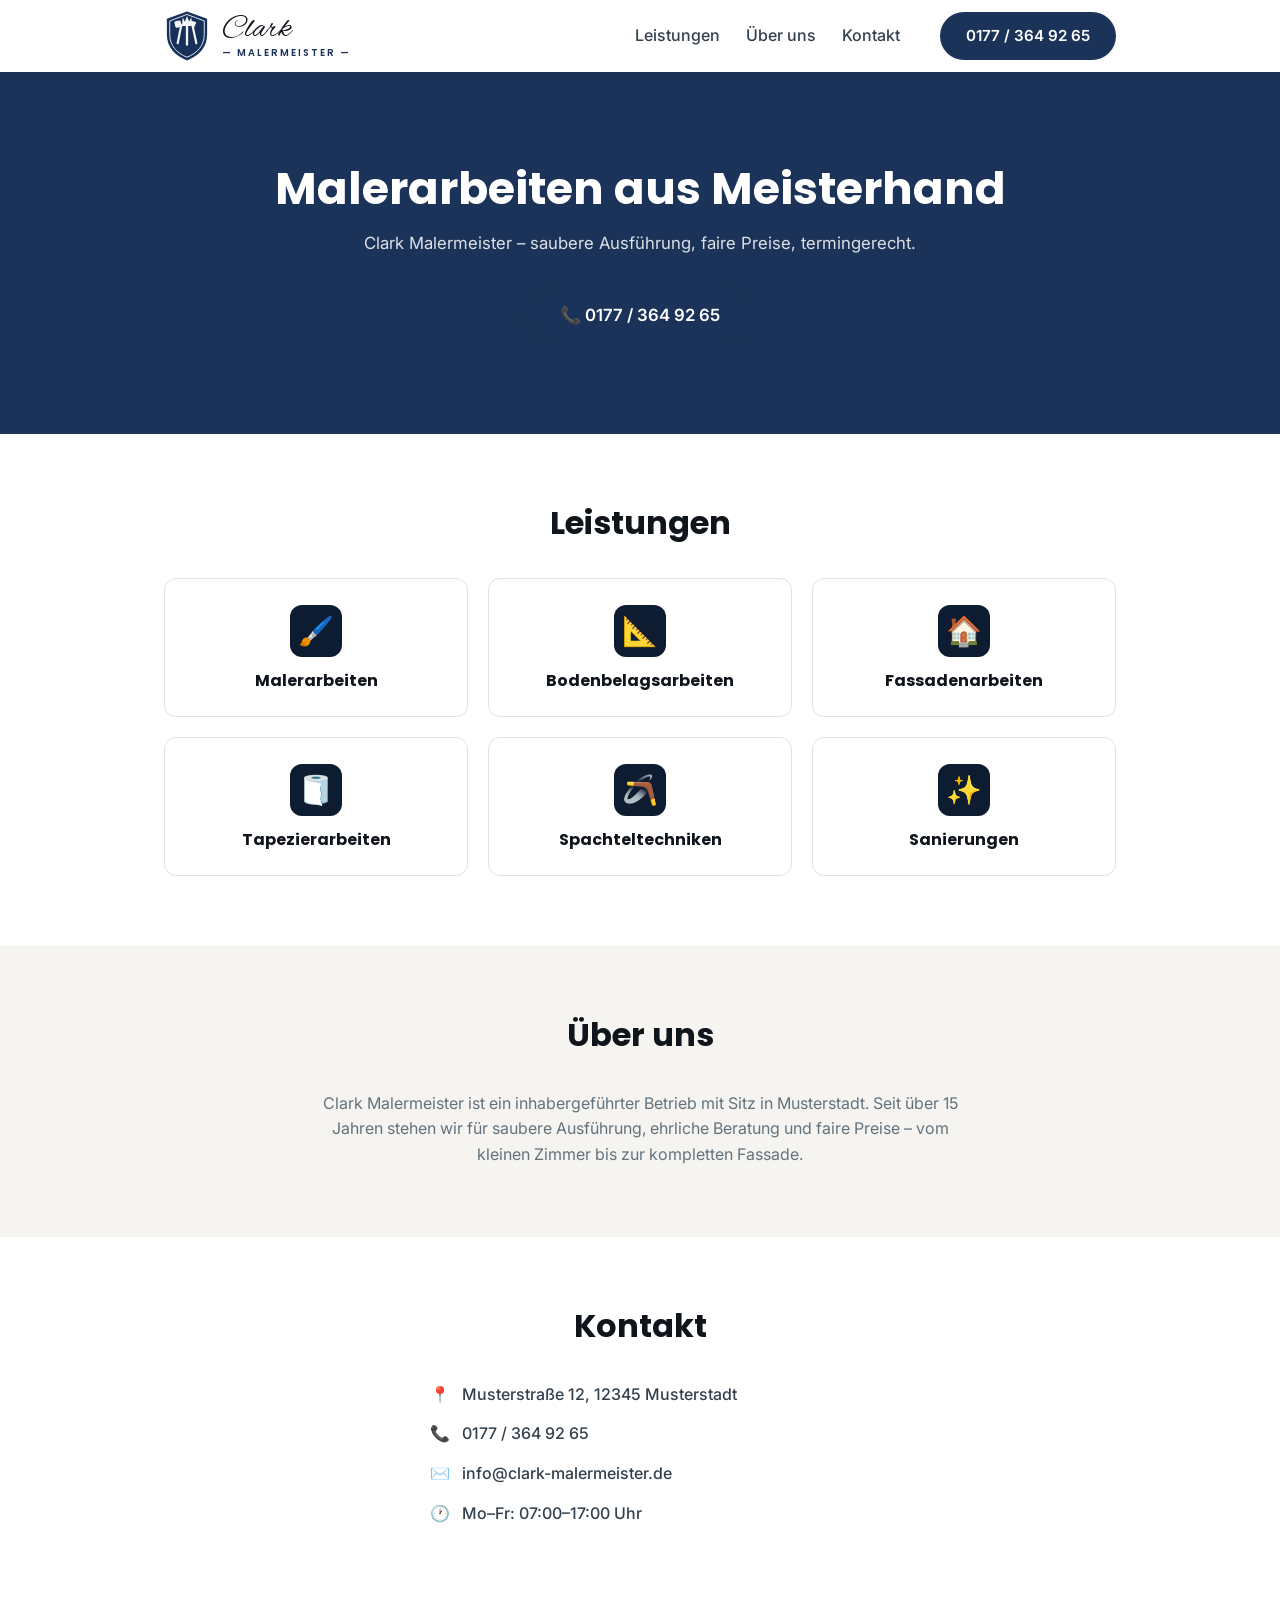
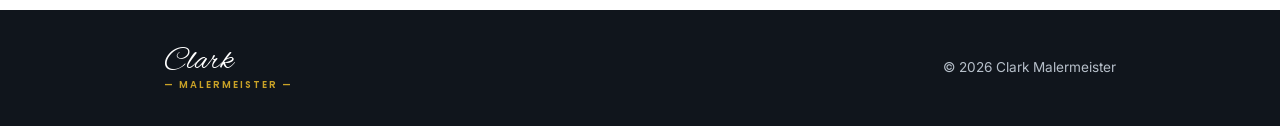
==== index.html @ e1e49ecf "Website vereinfachen: Formular, CTAs, Referenzen und Kundenstimmen entfernen Reduziert die Seite auf" ====
<!DOCTYPE html>
<html lang="de">
<head>
<meta charset="UTF-8">
<meta name="viewport" content="width=device-width, initial-scale=1.0">
<title>Clark Malermeister</title>
<meta name="description" content="Clark Malermeister – Malerarbeiten, Bodenbelags-, Fassaden- und Tapezierarbeiten, Spachteltechniken und Sanierungen.">
<link rel="icon" href="data:image/svg+xml,<svg xmlns=%22http://www.w3.org/2000/svg%22 viewBox=%220 0 100 100%22><text y=%22.9em%22 font-size=%2290%22>🛡️</text></svg>">
<link rel="preconnect" href="https://fonts.googleapis.com">
<link rel="preconnect" href="https://fonts.gstatic.com" crossorigin>
<link href="https://fonts.googleapis.com/css2?family=Alex+Brush&family=Poppins:wght@500;600;700&family=Inter:wght@400;500;600&display=swap" rel="stylesheet">
<link rel="stylesheet" href="css/style.css">
</head>
<body>

<!-- Header -->
<header class="site-header" id="top">
  <div class="container header-inner">
    <a href="#top" class="logo">
      <span class="logo-shield" aria-hidden="true">
        <svg viewBox="0 0 64 72" width="46" height="52">
          <path d="M32 2 L60 12 V34 C60 52 48 64 32 70 C16 64 4 52 4 34 V12 Z" fill="#16305a"/>
          <path d="M32 6 L56 15 V34 C56 49.5 46 60 32 65.5 C18 60 8 49.5 8 34 V15 Z" fill="none" stroke="#e7ecf2" stroke-width="1.3"/>
          <!-- Farbrolle links -->
          <line x1="19" y1="46" x2="24" y2="21" stroke="#f4f6f8" stroke-width="3" stroke-linecap="round"/>
          <rect x="15" y="15" width="9" height="9" rx="2" fill="#f4f6f8" transform="rotate(-12 19.5 19.5)"/>
          <!-- großer Pinsel mitte -->
          <line x1="32" y1="48" x2="32" y2="22" stroke="#f4f6f8" stroke-width="3.2" stroke-linecap="round"/>
          <path d="M25 22 L26 10 L29 16 L32 8 L35 16 L38 10 L39 22 Z" fill="#f4f6f8"/>
          <!-- Spachtel rechts -->
          <line x1="45" y1="46" x2="40" y2="23" stroke="#f4f6f8" stroke-width="3" stroke-linecap="round"/>
          <path d="M36 14 L45 17 L42 24 L34 20 Z" fill="#f4f6f8"/>
        </svg>
      </span>
      <span class="logo-text">
        <span class="logo-script">Clark</span>
        <span class="logo-sub">— Malermeister —</span>
      </span>
    </a>
    <nav class="nav" id="nav">
      <a href="#leistungen">Leistungen</a>
      <a href="#ueber-uns">Über uns</a>
      <a href="#kontakt">Kontakt</a>
    </nav>
    <a href="tel:+4901773649265" class="btn btn-primary header-cta">0177 / 364 92 65</a>
    <button class="nav-toggle" id="navToggle" aria-label="Menü öffnen" aria-expanded="false">
      <span></span><span></span><span></span>
    </button>
  </div>
</header>

<!-- Hero -->
<section class="hero">
  <div class="container hero-inner">
    <h1>Malerarbeiten aus Meisterhand</h1>
    <p class="hero-sub">Clark Malermeister – saubere Ausführung, faire Preise, termingerecht.</p>
    <a href="tel:+4901773649265" class="btn btn-primary btn-lg">📞 0177 / 364 92 65</a>
  </div>
</section>

<!-- Leistungen -->
<section class="section" id="leistungen">
  <div class="container">
    <h2 class="section-title center">Leistungen</h2>
    <div class="cards">
      <article class="card">
        <div class="card-icon">🖌️</div>
        <h3>Malerarbeiten</h3>
      </article>
      <article class="card">
        <div class="card-icon">📐</div>
        <h3>Bodenbelagsarbeiten</h3>
      </article>
      <article class="card">
        <div class="card-icon">🏠</div>
        <h3>Fassadenarbeiten</h3>
      </article>
      <article class="card">
        <div class="card-icon">🧻</div>
        <h3>Tapezierarbeiten</h3>
      </article>
      <article class="card">
        <div class="card-icon">🪃</div>
        <h3>Spachteltechniken</h3>
      </article>
      <article class="card">
        <div class="card-icon">✨</div>
        <h3>Sanierungen</h3>
      </article>
    </div>
  </div>
</section>

<!-- Über uns -->
<section class="section section-alt" id="ueber-uns">
  <div class="container">
    <h2 class="section-title center">Über uns</h2>
    <p class="about-text">
      Clark Malermeister ist ein inhabergeführter Betrieb mit Sitz in Musterstadt.
      Seit über 15 Jahren stehen wir für saubere Ausführung, ehrliche Beratung und
      faire Preise – vom kleinen Zimmer bis zur kompletten Fassade.
    </p>
  </div>
</section>

<!-- Kontakt -->
<section class="section" id="kontakt">
  <div class="container">
    <h2 class="section-title center">Kontakt</h2>
    <ul class="contact-details center">
      <li><span aria-hidden="true">📍</span> Musterstraße 12, 12345 Musterstadt</li>
      <li><span aria-hidden="true">📞</span> <a href="tel:+4901773649265">0177 / 364 92 65</a></li>
      <li><span aria-hidden="true">✉️</span> <a href="mailto:info@clark-malermeister.de">info@clark-malermeister.de</a></li>
      <li><span aria-hidden="true">🕐</span> Mo–Fr: 07:00–17:00 Uhr</li>
    </ul>
  </div>
</section>

<!-- Footer -->
<footer class="site-footer">
  <div class="container footer-inner">
    <span class="logo-text">
      <span class="logo-script">Clark</span>
      <span class="logo-sub">— Malermeister —</span>
    </span>
    <p>&copy; <span id="year"></span> Clark Malermeister</p>
  </div>
</footer>

<script src="js/script.js"></script>
</body>
</html>
---- css/style.css ----
/* ============ Reset & Base ============ */
* { margin: 0; padding: 0; box-sizing: border-box; }

:root {
  --color-primary: #1b3358;
  --color-primary-dark: #0d1c30;
  --color-highlight: #c9a227;
  --color-dark: #10151c;
  --color-text: #33404d;
  --color-text-light: #63727c;
  --color-bg-alt: #f5f4f1;
  --color-border: #e3e2de;
  --font-heading: 'Poppins', sans-serif;
  --font-body: 'Inter', sans-serif;
  --font-script: 'Alex Brush', cursive;
  --radius: 12px;
  --shadow: 0 8px 24px rgba(13, 28, 48, 0.1);
}

html { scroll-behavior: smooth; }

body {
  font-family: var(--font-body);
  color: var(--color-text);
  line-height: 1.6;
  background: #fff;
}

a { text-decoration: none; color: inherit; }
ul { list-style: none; }
h1, h2, h3 { font-family: var(--font-heading); color: var(--color-dark); line-height: 1.2; }

.container {
  max-width: 1000px;
  margin: 0 auto;
  padding: 0 24px;
}

/* ============ Buttons ============ */
.btn {
  display: inline-flex;
  align-items: center;
  justify-content: center;
  gap: 8px;
  padding: 12px 26px;
  border-radius: 999px;
  font-weight: 600;
  font-size: 0.95rem;
  cursor: pointer;
  transition: background 0.2s ease, transform 0.2s ease;
  white-space: nowrap;
}
.btn-lg { padding: 15px 34px; font-size: 1.05rem; }
.btn-primary {
  background: var(--color-primary);
  color: #fff;
}
.btn-primary:hover { background: var(--color-primary-dark); transform: translateY(-1px); }

/* ============ Header ============ */
.site-header {
  position: sticky;
  top: 0;
  z-index: 100;
  background: #fff;
  box-shadow: 0 2px 10px rgba(13,28,48,0.08);
}
.header-inner {
  display: flex;
  align-items: center;
  justify-content: space-between;
  gap: 20px;
  padding: 10px 24px;
}
.logo {
  display: flex;
  align-items: center;
  gap: 12px;
  color: var(--color-dark);
}
.logo-shield { display: flex; flex-shrink: 0; }
.logo-text { display: flex; flex-direction: column; line-height: 1; }
.logo-script {
  font-family: var(--font-script);
  font-size: 2rem;
  color: #10151c;
  line-height: 1;
}
.logo-sub {
  font-family: var(--font-heading);
  font-size: 0.6rem;
  font-weight: 600;
  letter-spacing: 2px;
  color: var(--color-primary);
  text-transform: uppercase;
  margin-top: 2px;
}

.nav {
  display: flex;
  gap: 26px;
  margin-left: auto;
}
.nav a {
  font-weight: 500;
  color: var(--color-text);
}
.nav a:hover { color: var(--color-primary); }

.header-cta { margin-left: 20px; }

.nav-toggle {
  display: none;
  flex-direction: column;
  justify-content: center;
  gap: 5px;
  width: 40px;
  height: 40px;
  background: none;
  border: none;
  cursor: pointer;
}
.nav-toggle span {
  width: 24px;
  height: 2px;
  background: var(--color-dark);
  transition: transform 0.25s ease, opacity 0.25s ease;
}
.nav-toggle.open span:nth-child(1) { transform: translateY(7px) rotate(45deg); }
.nav-toggle.open span:nth-child(2) { opacity: 0; }
.nav-toggle.open span:nth-child(3) { transform: translateY(-7px) rotate(-45deg); }

/* ============ Hero ============ */
.hero {
  background: var(--color-primary);
  color: #fff;
  padding: 90px 0;
  text-align: center;
}
.hero h1 {
  font-size: clamp(1.9rem, 4.5vw, 2.8rem);
  color: #fff;
  margin-bottom: 14px;
}
.hero-sub {
  font-size: 1.05rem;
  color: rgba(255,255,255,0.85);
  margin-bottom: 30px;
}

/* ============ Sections ============ */
.section { padding: 70px 0; }
.section-alt { background: var(--color-bg-alt); }
.section-title {
  font-size: clamp(1.5rem, 3vw, 2rem);
  margin-bottom: 36px;
}
.section-title.center { text-align: center; }

/* ============ Cards / Leistungen ============ */
.cards {
  display: grid;
  grid-template-columns: repeat(3, 1fr);
  gap: 20px;
}
.card {
  background: #fff;
  border: 1px solid var(--color-border);
  border-radius: var(--radius);
  padding: 26px 20px;
  text-align: center;
}
.card-icon {
  font-size: 1.8rem;
  width: 52px;
  height: 52px;
  display: flex;
  align-items: center;
  justify-content: center;
  background: var(--color-primary-dark);
  border-radius: 12px;
  margin: 0 auto 14px;
}
.card h3 { font-size: 1rem; }

/* ============ About ============ */
.about-text {
  max-width: 640px;
  margin: 0 auto;
  text-align: center;
  color: var(--color-text-light);
}

/* ============ Contact ============ */
.contact-details {
  max-width: 420px;
  margin: 0 auto;
}
.contact-details li {
  display: flex;
  align-items: center;
  gap: 12px;
  margin-bottom: 14px;
  font-weight: 500;
}
.contact-details.center { text-align: left; }

/* ============ Footer ============ */
.site-footer { background: var(--color-dark); color: #b6bfc9; padding: 36px 0; }
.footer-inner {
  display: flex;
  justify-content: space-between;
  align-items: center;
  flex-wrap: wrap;
  gap: 12px;
}
.site-footer .logo-script { color: #fff; }
.site-footer .logo-sub { color: var(--color-highlight); }
.site-footer p { font-size: 0.85rem; }

/* ============ Responsive ============ */
@media (max-width: 760px) {
  .nav {
    position: absolute;
    top: 100%;
    left: 0;
    right: 0;
    background: #fff;
    flex-direction: column;
    gap: 0;
    box-shadow: var(--shadow);
    max-height: 0;
    overflow: hidden;
    transition: max-height 0.3s ease;
  }
  .nav.open { max-height: 300px; }
  .nav a { padding: 14px 24px; border-bottom: 1px solid var(--color-border); }
  .header-cta { display: none; }
  .nav-toggle { display: flex; }
  .cards { grid-template-columns: 1fr; }
  .hero { padding: 60px 0; }
  .footer-inner { flex-direction: column; text-align: center; }
}
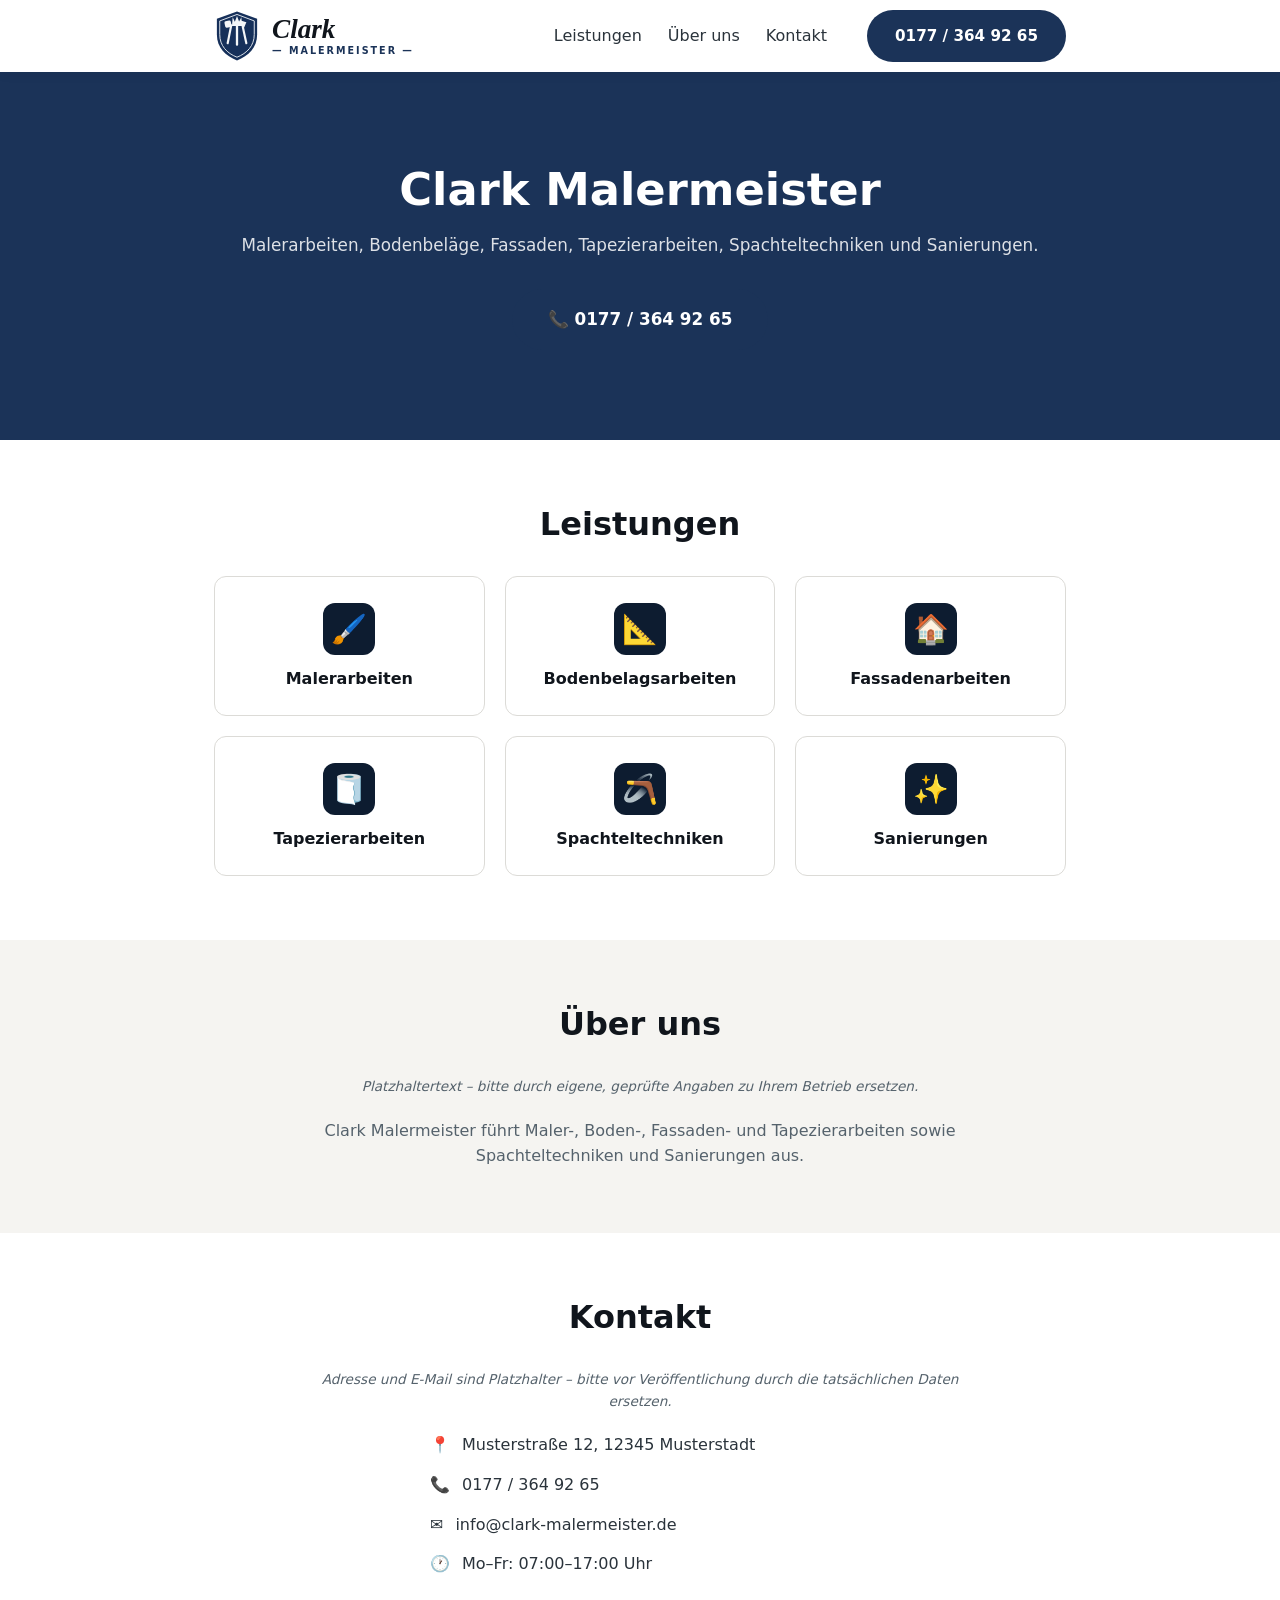
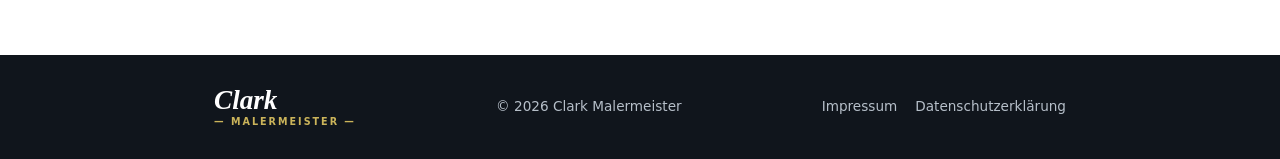
==== commit 8d6651ec: "Datenschutz- und rechtskonforme Überarbeitung der Website - Externe Google-Fonts entfernt, nur noch " ====
--- a/index.html
+++ b/index.html
@@ -6,12 +6,11 @@
 <title>Clark Malermeister</title>
 <meta name="description" content="Clark Malermeister – Malerarbeiten, Bodenbelags-, Fassaden- und Tapezierarbeiten, Spachteltechniken und Sanierungen.">
 <link rel="icon" href="data:image/svg+xml,<svg xmlns=%22http://www.w3.org/2000/svg%22 viewBox=%220 0 100 100%22><text y=%22.9em%22 font-size=%2290%22>🛡️</text></svg>">
-<link rel="preconnect" href="https://fonts.googleapis.com">
-<link rel="preconnect" href="https://fonts.gstatic.com" crossorigin>
-<link href="https://fonts.googleapis.com/css2?family=Alex+Brush&family=Poppins:wght@500;600;700&family=Inter:wght@400;500;600&display=swap" rel="stylesheet">
 <link rel="stylesheet" href="css/style.css">
 </head>
 <body>
+
+<a href="#main" class="skip-link">Zum Inhalt springen</a>
 
 <!-- Header -->
 <header class="site-header" id="top">
@@ -37,23 +36,25 @@
         <span class="logo-sub">— Malermeister —</span>
       </span>
     </a>
-    <nav class="nav" id="nav">
+    <nav class="nav" id="nav" aria-label="Hauptnavigation">
       <a href="#leistungen">Leistungen</a>
       <a href="#ueber-uns">Über uns</a>
       <a href="#kontakt">Kontakt</a>
     </nav>
     <a href="tel:+4901773649265" class="btn btn-primary header-cta">0177 / 364 92 65</a>
-    <button class="nav-toggle" id="navToggle" aria-label="Menü öffnen" aria-expanded="false">
+    <button class="nav-toggle" id="navToggle" aria-label="Menü öffnen" aria-expanded="false" aria-controls="nav">
       <span></span><span></span><span></span>
     </button>
   </div>
 </header>
 
+<main id="main">
+
 <!-- Hero -->
 <section class="hero">
-  <div class="container hero-inner">
-    <h1>Malerarbeiten aus Meisterhand</h1>
-    <p class="hero-sub">Clark Malermeister – saubere Ausführung, faire Preise, termingerecht.</p>
+  <div class="container">
+    <h1>Clark Malermeister</h1>
+    <p class="hero-sub">Malerarbeiten, Bodenbeläge, Fassaden, Tapezierarbeiten, Spachteltechniken und Sanierungen.</p>
     <a href="tel:+4901773649265" class="btn btn-primary btn-lg">📞 0177 / 364 92 65</a>
   </div>
 </section>
@@ -64,27 +65,27 @@
     <h2 class="section-title center">Leistungen</h2>
     <div class="cards">
       <article class="card">
-        <div class="card-icon">🖌️</div>
+        <div class="card-icon" aria-hidden="true">🖌️</div>
         <h3>Malerarbeiten</h3>
       </article>
       <article class="card">
-        <div class="card-icon">📐</div>
+        <div class="card-icon" aria-hidden="true">📐</div>
         <h3>Bodenbelagsarbeiten</h3>
       </article>
       <article class="card">
-        <div class="card-icon">🏠</div>
+        <div class="card-icon" aria-hidden="true">🏠</div>
         <h3>Fassadenarbeiten</h3>
       </article>
       <article class="card">
-        <div class="card-icon">🧻</div>
+        <div class="card-icon" aria-hidden="true">🧻</div>
         <h3>Tapezierarbeiten</h3>
       </article>
       <article class="card">
-        <div class="card-icon">🪃</div>
+        <div class="card-icon" aria-hidden="true">🪃</div>
         <h3>Spachteltechniken</h3>
       </article>
       <article class="card">
-        <div class="card-icon">✨</div>
+        <div class="card-icon" aria-hidden="true">✨</div>
         <h3>Sanierungen</h3>
       </article>
     </div>
@@ -95,10 +96,12 @@
 <section class="section section-alt" id="ueber-uns">
   <div class="container">
     <h2 class="section-title center">Über uns</h2>
+    <p class="placeholder-note">
+      Platzhaltertext – bitte durch eigene, geprüfte Angaben zu Ihrem Betrieb ersetzen.
+    </p>
     <p class="about-text">
-      Clark Malermeister ist ein inhabergeführter Betrieb mit Sitz in Musterstadt.
-      Seit über 15 Jahren stehen wir für saubere Ausführung, ehrliche Beratung und
-      faire Preise – vom kleinen Zimmer bis zur kompletten Fassade.
+      Clark Malermeister führt Maler-, Boden-, Fassaden- und Tapezierarbeiten sowie
+      Spachteltechniken und Sanierungen aus.
     </p>
   </div>
 </section>
@@ -107,7 +110,11 @@
 <section class="section" id="kontakt">
   <div class="container">
     <h2 class="section-title center">Kontakt</h2>
-    <ul class="contact-details center">
+    <p class="placeholder-note">
+      Adresse und E-Mail sind Platzhalter – bitte vor Veröffentlichung durch die
+      tatsächlichen Daten ersetzen.
+    </p>
+    <ul class="contact-details">
       <li><span aria-hidden="true">📍</span> Musterstraße 12, 12345 Musterstadt</li>
       <li><span aria-hidden="true">📞</span> <a href="tel:+4901773649265">0177 / 364 92 65</a></li>
       <li><span aria-hidden="true">✉️</span> <a href="mailto:info@clark-malermeister.de">info@clark-malermeister.de</a></li>
@@ -116,14 +123,22 @@
   </div>
 </section>
 
+</main>
+
 <!-- Footer -->
 <footer class="site-footer">
   <div class="container footer-inner">
-    <span class="logo-text">
-      <span class="logo-script">Clark</span>
-      <span class="logo-sub">— Malermeister —</span>
+    <span class="footer-brand">
+      <span class="logo-text">
+        <span class="logo-script">Clark</span>
+        <span class="logo-sub">— Malermeister —</span>
+      </span>
     </span>
     <p>&copy; <span id="year"></span> Clark Malermeister</p>
+    <nav class="footer-legal" aria-label="Rechtliches">
+      <a href="impressum.html">Impressum</a>
+      <a href="datenschutz.html">Datenschutzerklärung</a>
+    </nav>
   </div>
 </footer>
 
--- a/css/style.css
+++ b/css/style.css
@@ -4,20 +4,26 @@
 :root {
   --color-primary: #1b3358;
   --color-primary-dark: #0d1c30;
-  --color-highlight: #c9a227;
+  --color-highlight: #8a6d1f;
   --color-dark: #10151c;
-  --color-text: #33404d;
-  --color-text-light: #63727c;
+  --color-text: #2a333b;
+  --color-text-light: #55626c;
   --color-bg-alt: #f5f4f1;
-  --color-border: #e3e2de;
-  --font-heading: 'Poppins', sans-serif;
-  --font-body: 'Inter', sans-serif;
-  --font-script: 'Alex Brush', cursive;
+  --color-border: #dcdbd7;
+  /* Bewusst keine externen Web-Fonts: nur system- bzw. geräteeigene Schriften. */
+  --font-heading: system-ui, -apple-system, "Segoe UI", Roboto, Helvetica, Arial, sans-serif;
+  --font-body: system-ui, -apple-system, "Segoe UI", Roboto, Helvetica, Arial, sans-serif;
+  --font-script: Georgia, "Times New Roman", serif;
   --radius: 12px;
   --shadow: 0 8px 24px rgba(13, 28, 48, 0.1);
 }
 
 html { scroll-behavior: smooth; }
+
+@media (prefers-reduced-motion: reduce) {
+  html { scroll-behavior: auto; }
+  * { animation-duration: 0.01ms !important; transition-duration: 0.01ms !important; }
+}
 
 body {
   font-family: var(--font-body);
@@ -28,12 +34,33 @@
 
 a { text-decoration: none; color: inherit; }
 ul { list-style: none; }
-h1, h2, h3 { font-family: var(--font-heading); color: var(--color-dark); line-height: 1.2; }
+h1, h2, h3 { font-family: var(--font-heading); color: var(--color-dark); line-height: 1.25; }
+
+a:focus-visible,
+button:focus-visible {
+  outline: 3px solid var(--color-highlight);
+  outline-offset: 2px;
+}
 
 .container {
-  max-width: 1000px;
+  max-width: 900px;
   margin: 0 auto;
   padding: 0 24px;
+}
+
+/* ============ Skip link ============ */
+.skip-link {
+  position: absolute;
+  left: -9999px;
+  top: 0;
+  background: var(--color-primary);
+  color: #fff;
+  padding: 12px 20px;
+  z-index: 1000;
+  border-radius: 0 0 8px 0;
+}
+.skip-link:focus {
+  left: 0;
 }
 
 /* ============ Buttons ============ */
@@ -49,6 +76,7 @@
   cursor: pointer;
   transition: background 0.2s ease, transform 0.2s ease;
   white-space: nowrap;
+  border: 2px solid transparent;
 }
 .btn-lg { padding: 15px 34px; font-size: 1.05rem; }
 .btn-primary {
@@ -82,7 +110,9 @@
 .logo-text { display: flex; flex-direction: column; line-height: 1; }
 .logo-script {
   font-family: var(--font-script);
-  font-size: 2rem;
+  font-style: italic;
+  font-weight: 700;
+  font-size: 1.7rem;
   color: #10151c;
   line-height: 1;
 }
@@ -93,7 +123,7 @@
   letter-spacing: 2px;
   color: var(--color-primary);
   text-transform: uppercase;
-  margin-top: 2px;
+  margin-top: 3px;
 }
 
 .nav {
@@ -149,13 +179,22 @@
 }
 
 /* ============ Sections ============ */
-.section { padding: 70px 0; }
+.section { padding: 64px 0; }
 .section-alt { background: var(--color-bg-alt); }
 .section-title {
   font-size: clamp(1.5rem, 3vw, 2rem);
-  margin-bottom: 36px;
+  margin-bottom: 32px;
 }
 .section-title.center { text-align: center; }
+
+.placeholder-note {
+  font-size: 0.85rem;
+  color: var(--color-text-light);
+  font-style: italic;
+  max-width: 640px;
+  margin: 0 auto 20px;
+  text-align: center;
+}
 
 /* ============ Cards / Leistungen ============ */
 .cards {
@@ -203,20 +242,56 @@
   margin-bottom: 14px;
   font-weight: 500;
 }
-.contact-details.center { text-align: left; }
+
+/* ============ Legal pages (Impressum / Datenschutz) ============ */
+.legal-notice {
+  background: #fdf6e3;
+  border: 1px solid #e8d9a0;
+  color: #5c4a12;
+  border-radius: var(--radius);
+  padding: 18px 20px;
+  margin-bottom: 36px;
+  font-size: 0.92rem;
+  line-height: 1.6;
+}
+.legal-notice strong { display: block; margin-bottom: 6px; }
+
+.legal-content h2 {
+  font-size: 1.15rem;
+  margin: 32px 0 10px;
+}
+.legal-content h2:first-child { margin-top: 0; }
+.legal-content p,
+.legal-content li {
+  color: var(--color-text);
+  margin-bottom: 10px;
+}
+.legal-content ul { list-style: disc; padding-left: 22px; }
+.legal-content .fill-in {
+  background: #fff3d6;
+  padding: 1px 5px;
+  border-radius: 4px;
+}
 
 /* ============ Footer ============ */
-.site-footer { background: var(--color-dark); color: #b6bfc9; padding: 36px 0; }
+.site-footer { background: var(--color-dark); color: #b6bfc9; padding: 32px 0; }
 .footer-inner {
   display: flex;
   justify-content: space-between;
   align-items: center;
   flex-wrap: wrap;
-  gap: 12px;
-}
+  gap: 14px;
+}
+.footer-brand { display: flex; align-items: center; gap: 10px; }
 .site-footer .logo-script { color: #fff; }
-.site-footer .logo-sub { color: var(--color-highlight); }
+.site-footer .logo-sub { color: #cbb45a; }
 .site-footer p { font-size: 0.85rem; }
+.footer-legal {
+  display: flex;
+  gap: 18px;
+  font-size: 0.85rem;
+}
+.footer-legal a:hover { color: #fff; }
 
 /* ============ Responsive ============ */
 @media (max-width: 760px) {
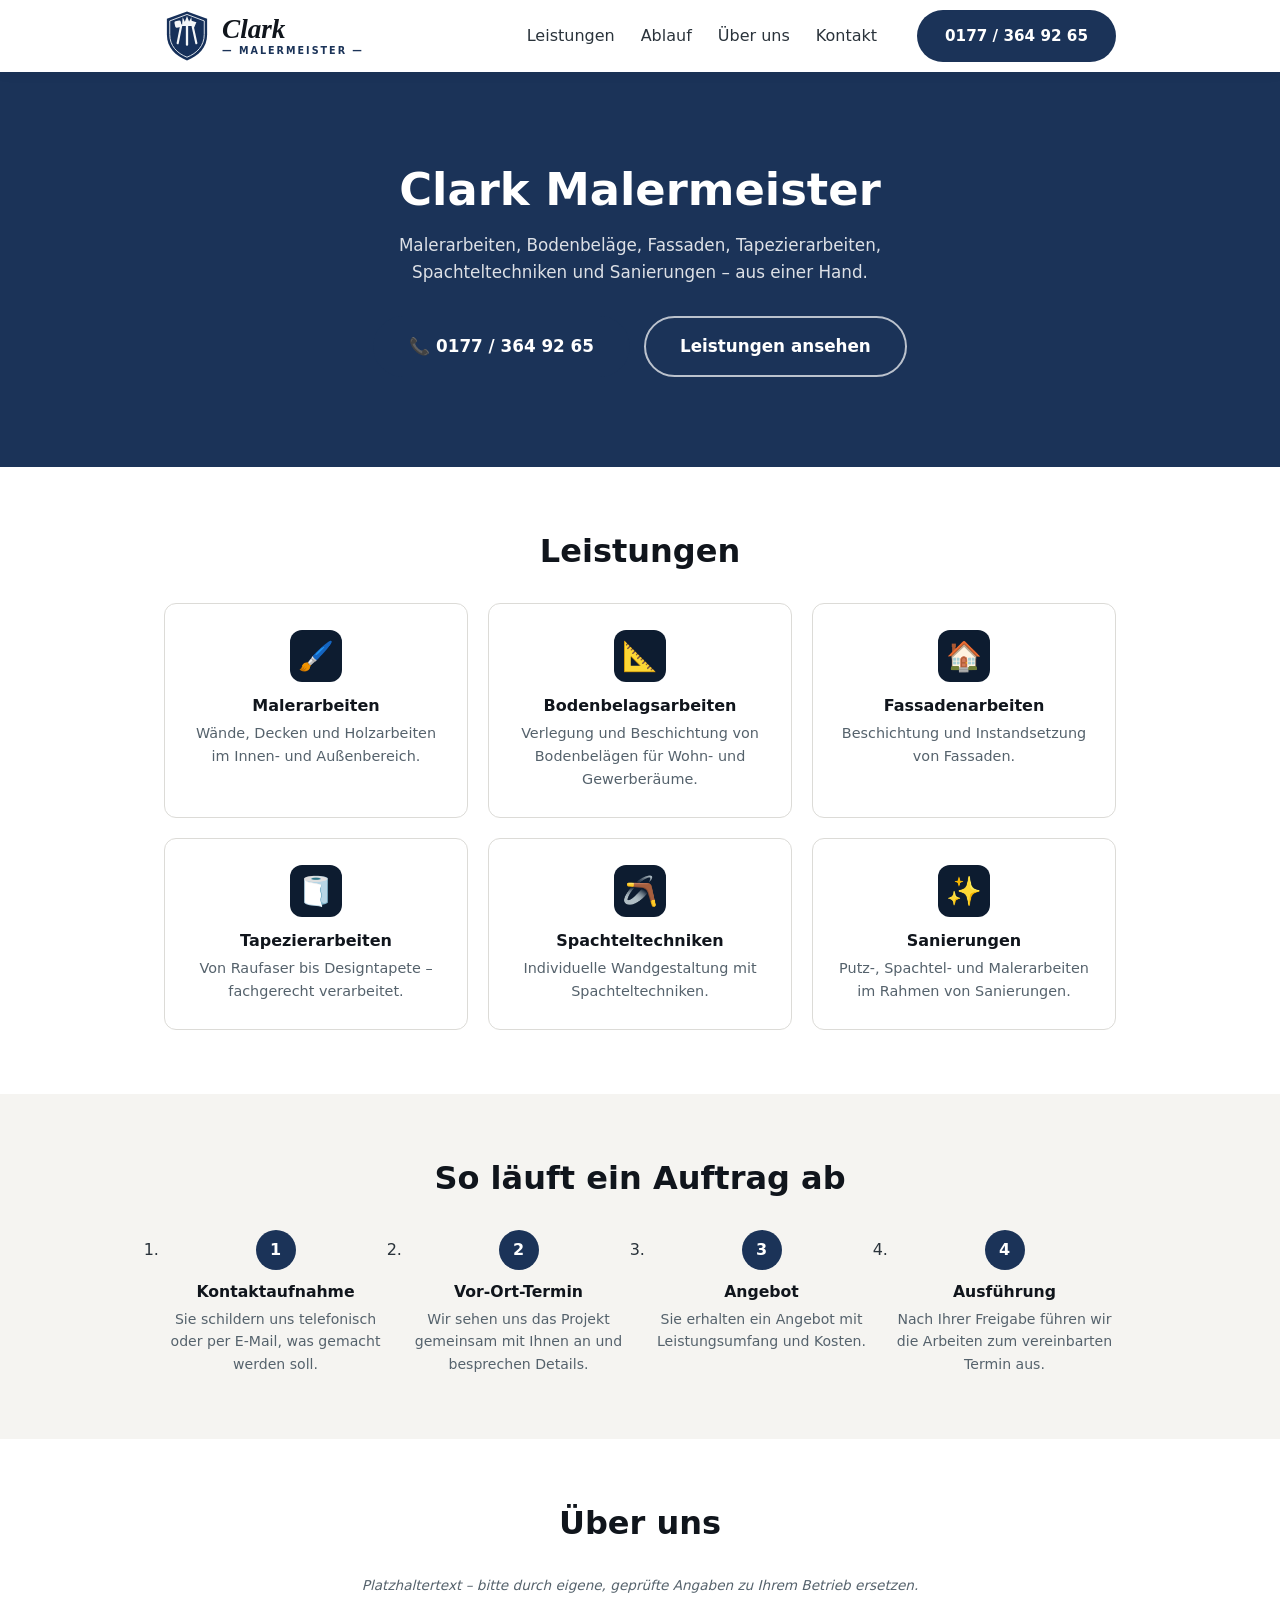
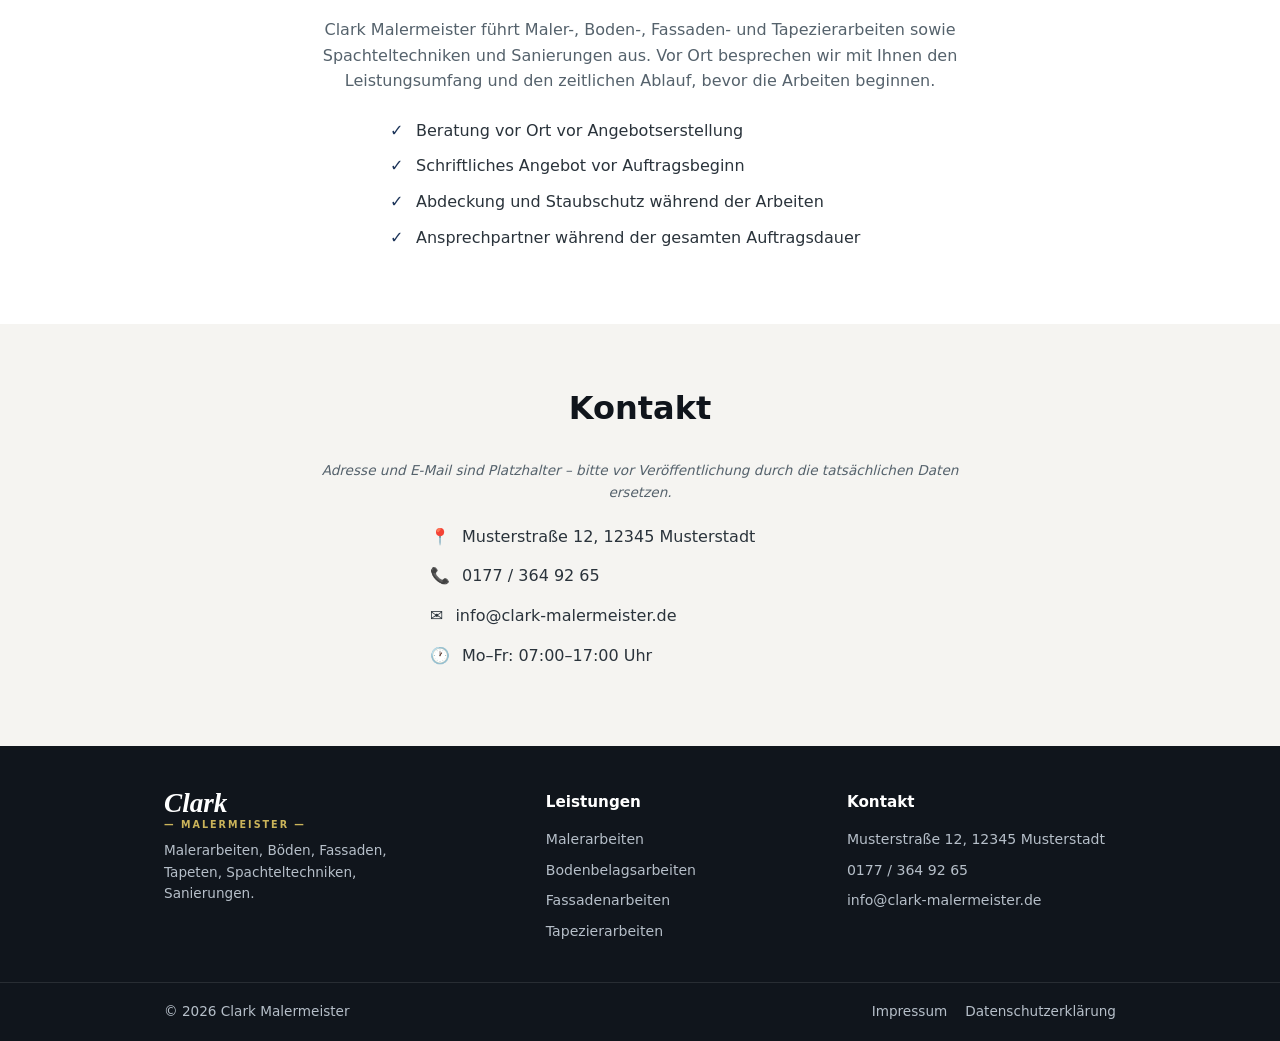
==== commit 7fc3ee91: "Startseite inhaltlich ausbauen (ohne unbestätigte Behauptungen) Für eine vollständigere Website ergä" ====
--- a/index.html
+++ b/index.html
@@ -38,6 +38,7 @@
     </a>
     <nav class="nav" id="nav" aria-label="Hauptnavigation">
       <a href="#leistungen">Leistungen</a>
+      <a href="#ablauf">Ablauf</a>
       <a href="#ueber-uns">Über uns</a>
       <a href="#kontakt">Kontakt</a>
     </nav>
@@ -54,8 +55,14 @@
 <section class="hero">
   <div class="container">
     <h1>Clark Malermeister</h1>
-    <p class="hero-sub">Malerarbeiten, Bodenbeläge, Fassaden, Tapezierarbeiten, Spachteltechniken und Sanierungen.</p>
-    <a href="tel:+4901773649265" class="btn btn-primary btn-lg">📞 0177 / 364 92 65</a>
+    <p class="hero-sub">
+      Malerarbeiten, Bodenbeläge, Fassaden, Tapezierarbeiten, Spachteltechniken
+      und Sanierungen – aus einer Hand.
+    </p>
+    <div class="hero-actions">
+      <a href="tel:+4901773649265" class="btn btn-primary btn-lg">📞 0177 / 364 92 65</a>
+      <a href="#leistungen" class="btn btn-outline btn-lg">Leistungen ansehen</a>
+    </div>
   </div>
 </section>
 
@@ -67,33 +74,68 @@
       <article class="card">
         <div class="card-icon" aria-hidden="true">🖌️</div>
         <h3>Malerarbeiten</h3>
+        <p>Wände, Decken und Holzarbeiten im Innen- und Außenbereich.</p>
       </article>
       <article class="card">
         <div class="card-icon" aria-hidden="true">📐</div>
         <h3>Bodenbelagsarbeiten</h3>
+        <p>Verlegung und Beschichtung von Bodenbelägen für Wohn- und Gewerberäume.</p>
       </article>
       <article class="card">
         <div class="card-icon" aria-hidden="true">🏠</div>
         <h3>Fassadenarbeiten</h3>
+        <p>Beschichtung und Instandsetzung von Fassaden.</p>
       </article>
       <article class="card">
         <div class="card-icon" aria-hidden="true">🧻</div>
         <h3>Tapezierarbeiten</h3>
+        <p>Von Raufaser bis Designtapete – fachgerecht verarbeitet.</p>
       </article>
       <article class="card">
         <div class="card-icon" aria-hidden="true">🪃</div>
         <h3>Spachteltechniken</h3>
+        <p>Individuelle Wandgestaltung mit Spachteltechniken.</p>
       </article>
       <article class="card">
         <div class="card-icon" aria-hidden="true">✨</div>
         <h3>Sanierungen</h3>
-      </article>
-    </div>
+        <p>Putz-, Spachtel- und Malerarbeiten im Rahmen von Sanierungen.</p>
+      </article>
+    </div>
+  </div>
+</section>
+
+<!-- Ablauf -->
+<section class="section section-alt" id="ablauf">
+  <div class="container">
+    <h2 class="section-title center">So läuft ein Auftrag ab</h2>
+    <ol class="steps">
+      <li class="step">
+        <span class="step-num" aria-hidden="true">1</span>
+        <h3>Kontaktaufnahme</h3>
+        <p>Sie schildern uns telefonisch oder per E-Mail, was gemacht werden soll.</p>
+      </li>
+      <li class="step">
+        <span class="step-num" aria-hidden="true">2</span>
+        <h3>Vor-Ort-Termin</h3>
+        <p>Wir sehen uns das Projekt gemeinsam mit Ihnen an und besprechen Details.</p>
+      </li>
+      <li class="step">
+        <span class="step-num" aria-hidden="true">3</span>
+        <h3>Angebot</h3>
+        <p>Sie erhalten ein Angebot mit Leistungsumfang und Kosten.</p>
+      </li>
+      <li class="step">
+        <span class="step-num" aria-hidden="true">4</span>
+        <h3>Ausführung</h3>
+        <p>Nach Ihrer Freigabe führen wir die Arbeiten zum vereinbarten Termin aus.</p>
+      </li>
+    </ol>
   </div>
 </section>
 
 <!-- Über uns -->
-<section class="section section-alt" id="ueber-uns">
+<section class="section" id="ueber-uns">
   <div class="container">
     <h2 class="section-title center">Über uns</h2>
     <p class="placeholder-note">
@@ -101,13 +143,20 @@
     </p>
     <p class="about-text">
       Clark Malermeister führt Maler-, Boden-, Fassaden- und Tapezierarbeiten sowie
-      Spachteltechniken und Sanierungen aus.
-    </p>
+      Spachteltechniken und Sanierungen aus. Vor Ort besprechen wir mit Ihnen den
+      Leistungsumfang und den zeitlichen Ablauf, bevor die Arbeiten beginnen.
+    </p>
+    <ul class="principles">
+      <li>Beratung vor Ort vor Angebotserstellung</li>
+      <li>Schriftliches Angebot vor Auftragsbeginn</li>
+      <li>Abdeckung und Staubschutz während der Arbeiten</li>
+      <li>Ansprechpartner während der gesamten Auftragsdauer</li>
+    </ul>
   </div>
 </section>
 
 <!-- Kontakt -->
-<section class="section" id="kontakt">
+<section class="section section-alt" id="kontakt">
   <div class="container">
     <h2 class="section-title center">Kontakt</h2>
     <p class="placeholder-note">
@@ -127,18 +176,40 @@
 
 <!-- Footer -->
 <footer class="site-footer">
-  <div class="container footer-inner">
-    <span class="footer-brand">
+  <div class="container footer-grid">
+    <div class="footer-col">
       <span class="logo-text">
         <span class="logo-script">Clark</span>
         <span class="logo-sub">— Malermeister —</span>
       </span>
-    </span>
-    <p>&copy; <span id="year"></span> Clark Malermeister</p>
-    <nav class="footer-legal" aria-label="Rechtliches">
-      <a href="impressum.html">Impressum</a>
-      <a href="datenschutz.html">Datenschutzerklärung</a>
-    </nav>
+      <p class="footer-tagline">Malerarbeiten, Böden, Fassaden, Tapeten, Spachteltechniken, Sanierungen.</p>
+    </div>
+    <div class="footer-col">
+      <h4>Leistungen</h4>
+      <ul>
+        <li><a href="#leistungen">Malerarbeiten</a></li>
+        <li><a href="#leistungen">Bodenbelagsarbeiten</a></li>
+        <li><a href="#leistungen">Fassadenarbeiten</a></li>
+        <li><a href="#leistungen">Tapezierarbeiten</a></li>
+      </ul>
+    </div>
+    <div class="footer-col">
+      <h4>Kontakt</h4>
+      <ul>
+        <li>Musterstraße 12, 12345 Musterstadt</li>
+        <li><a href="tel:+4901773649265">0177 / 364 92 65</a></li>
+        <li><a href="mailto:info@clark-malermeister.de">info@clark-malermeister.de</a></li>
+      </ul>
+    </div>
+  </div>
+  <div class="footer-bottom">
+    <div class="container footer-bottom-inner">
+      <p>&copy; <span id="year"></span> Clark Malermeister</p>
+      <nav class="footer-legal" aria-label="Rechtliches">
+        <a href="impressum.html">Impressum</a>
+        <a href="datenschutz.html">Datenschutzerklärung</a>
+      </nav>
+    </div>
   </div>
 </footer>
 
--- a/css/style.css
+++ b/css/style.css
@@ -43,7 +43,7 @@
 }
 
 .container {
-  max-width: 900px;
+  max-width: 1000px;
   margin: 0 auto;
   padding: 0 24px;
 }
@@ -84,6 +84,12 @@
   color: #fff;
 }
 .btn-primary:hover { background: var(--color-primary-dark); transform: translateY(-1px); }
+.btn-outline {
+  background: transparent;
+  border-color: rgba(255,255,255,0.7);
+  color: #fff;
+}
+.btn-outline:hover { background: rgba(255,255,255,0.12); transform: translateY(-1px); }
 
 /* ============ Header ============ */
 .site-header {
@@ -176,6 +182,15 @@
   font-size: 1.05rem;
   color: rgba(255,255,255,0.85);
   margin-bottom: 30px;
+  max-width: 560px;
+  margin-left: auto;
+  margin-right: auto;
+}
+.hero-actions {
+  display: flex;
+  gap: 14px;
+  justify-content: center;
+  flex-wrap: wrap;
 }
 
 /* ============ Sections ============ */
@@ -220,14 +235,56 @@
   border-radius: 12px;
   margin: 0 auto 14px;
 }
-.card h3 { font-size: 1rem; }
+.card h3 { font-size: 1rem; margin-bottom: 6px; }
+.card p { font-size: 0.9rem; color: var(--color-text-light); }
+
+/* ============ Ablauf ============ */
+.steps {
+  display: grid;
+  grid-template-columns: repeat(4, 1fr);
+  gap: 20px;
+  counter-reset: step;
+}
+.step { text-align: center; }
+.step-num {
+  display: flex;
+  align-items: center;
+  justify-content: center;
+  width: 40px;
+  height: 40px;
+  margin: 0 auto 12px;
+  border-radius: 50%;
+  background: var(--color-primary);
+  color: #fff;
+  font-weight: 700;
+  font-family: var(--font-heading);
+}
+.step h3 { font-size: 0.98rem; margin-bottom: 6px; }
+.step p { font-size: 0.88rem; color: var(--color-text-light); }
 
 /* ============ About ============ */
 .about-text {
   max-width: 640px;
-  margin: 0 auto;
+  margin: 0 auto 24px;
   text-align: center;
   color: var(--color-text-light);
+}
+.principles {
+  max-width: 500px;
+  margin: 0 auto;
+}
+.principles li {
+  position: relative;
+  padding-left: 26px;
+  margin-bottom: 10px;
+  color: var(--color-text);
+}
+.principles li::before {
+  content: "✓";
+  position: absolute;
+  left: 0;
+  color: var(--color-primary);
+  font-weight: 700;
 }
 
 /* ============ Contact ============ */
@@ -274,13 +331,14 @@
 }
 
 /* ============ Footer ============ */
-.site-footer { background: var(--color-dark); color: #b6bfc9; padding: 32px 0; }
+.site-footer { background: var(--color-dark); color: #b6bfc9; }
 .footer-inner {
   display: flex;
   justify-content: space-between;
   align-items: center;
   flex-wrap: wrap;
   gap: 14px;
+  padding: 32px 0;
 }
 .footer-brand { display: flex; align-items: center; gap: 10px; }
 .site-footer .logo-script { color: #fff; }
@@ -293,7 +351,37 @@
 }
 .footer-legal a:hover { color: #fff; }
 
+.footer-grid {
+  display: grid;
+  grid-template-columns: 1.3fr 1fr 1fr;
+  gap: 32px;
+  padding: 44px 24px 32px;
+}
+.footer-col h4 {
+  color: #fff;
+  font-family: var(--font-heading);
+  font-size: 0.95rem;
+  margin-bottom: 14px;
+}
+.footer-col ul li { margin-bottom: 8px; font-size: 0.88rem; }
+.footer-col ul li a:hover { color: #fff; }
+.footer-tagline { font-size: 0.85rem; margin-top: 10px; max-width: 240px; }
+.footer-bottom { border-top: 1px solid rgba(255,255,255,0.1); }
+.footer-bottom-inner {
+  display: flex;
+  justify-content: space-between;
+  align-items: center;
+  flex-wrap: wrap;
+  gap: 12px;
+  padding: 18px 24px;
+  font-size: 0.82rem;
+}
+
 /* ============ Responsive ============ */
+@media (max-width: 980px) {
+  .footer-grid { grid-template-columns: 1fr 1fr; }
+}
+
 @media (max-width: 760px) {
   .nav {
     position: absolute;
@@ -308,11 +396,15 @@
     overflow: hidden;
     transition: max-height 0.3s ease;
   }
-  .nav.open { max-height: 300px; }
+  .nav.open { max-height: 340px; }
   .nav a { padding: 14px 24px; border-bottom: 1px solid var(--color-border); }
   .header-cta { display: none; }
   .nav-toggle { display: flex; }
   .cards { grid-template-columns: 1fr; }
+  .steps { grid-template-columns: 1fr 1fr; }
   .hero { padding: 60px 0; }
   .footer-inner { flex-direction: column; text-align: center; }
-}
+  .footer-grid { grid-template-columns: 1fr; padding: 36px 24px 24px; text-align: center; }
+  .footer-tagline { margin-left: auto; margin-right: auto; }
+  .footer-bottom-inner { flex-direction: column; text-align: center; }
+}
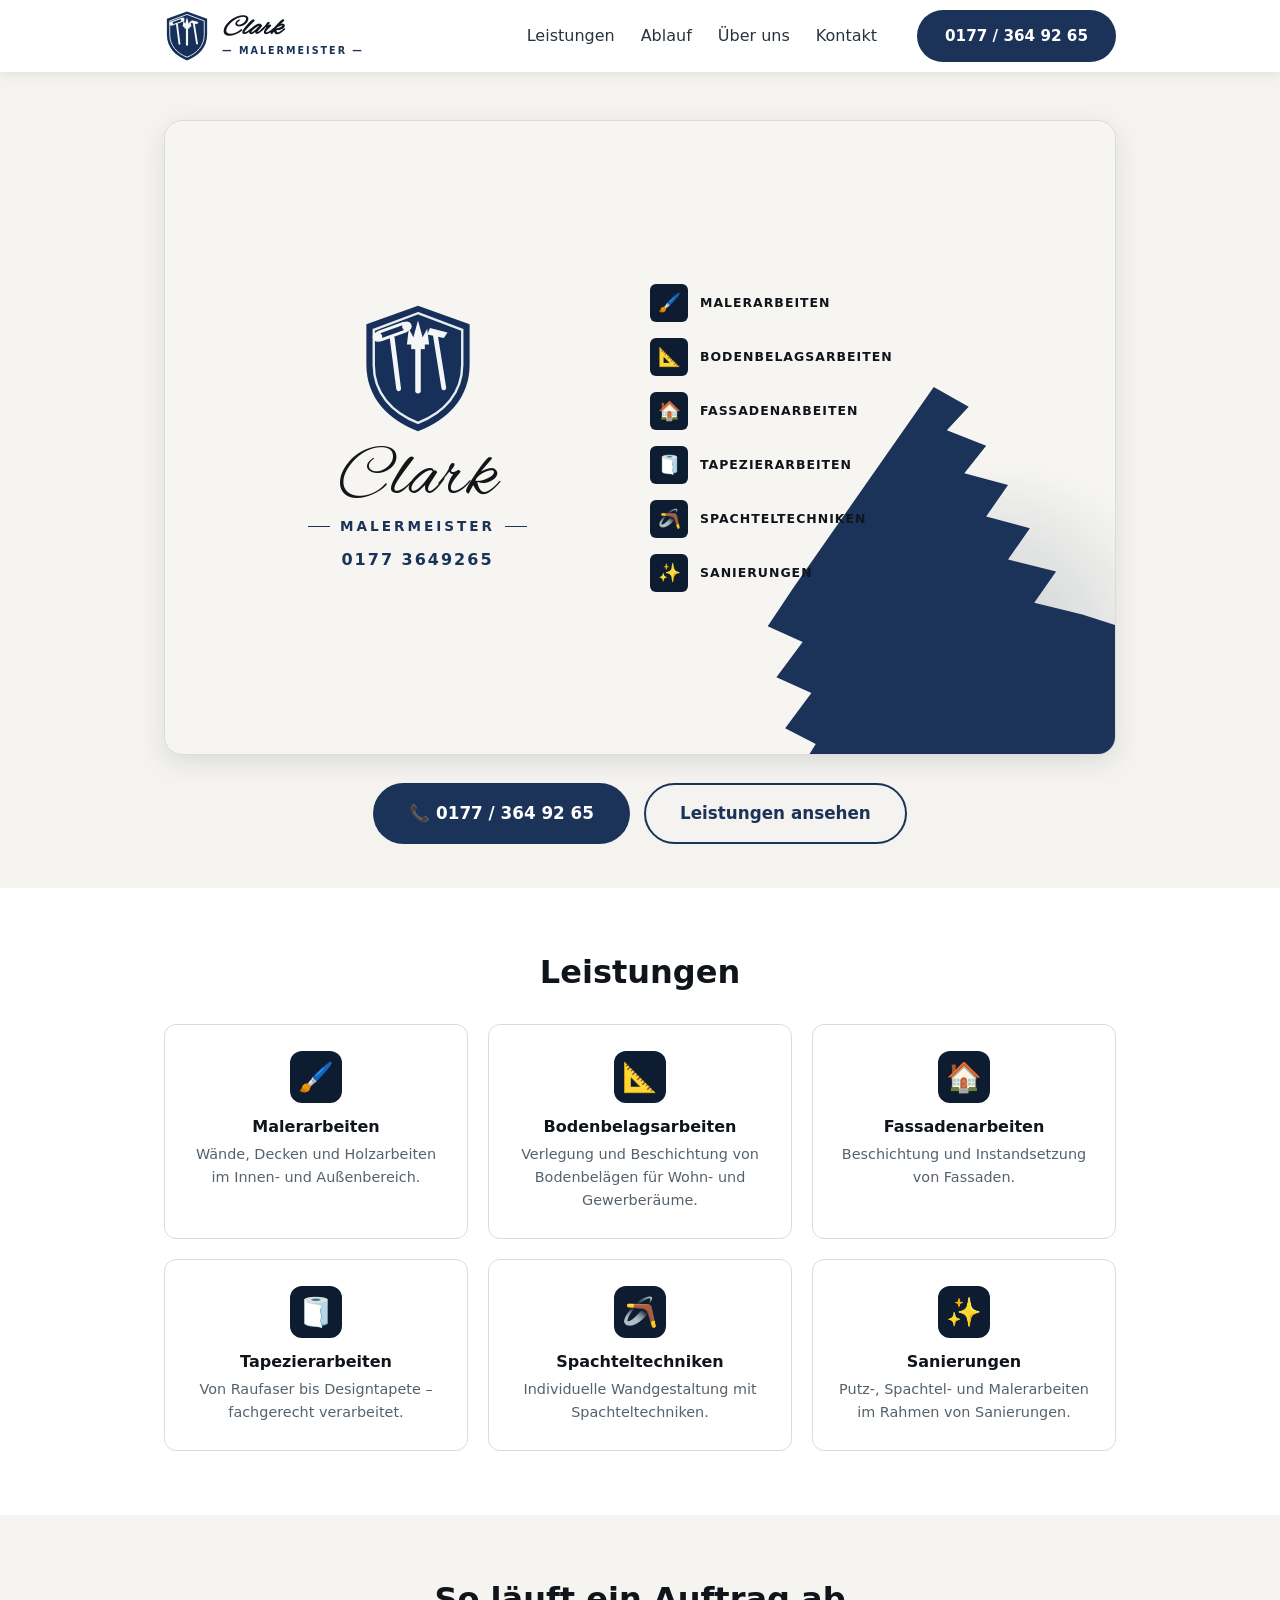
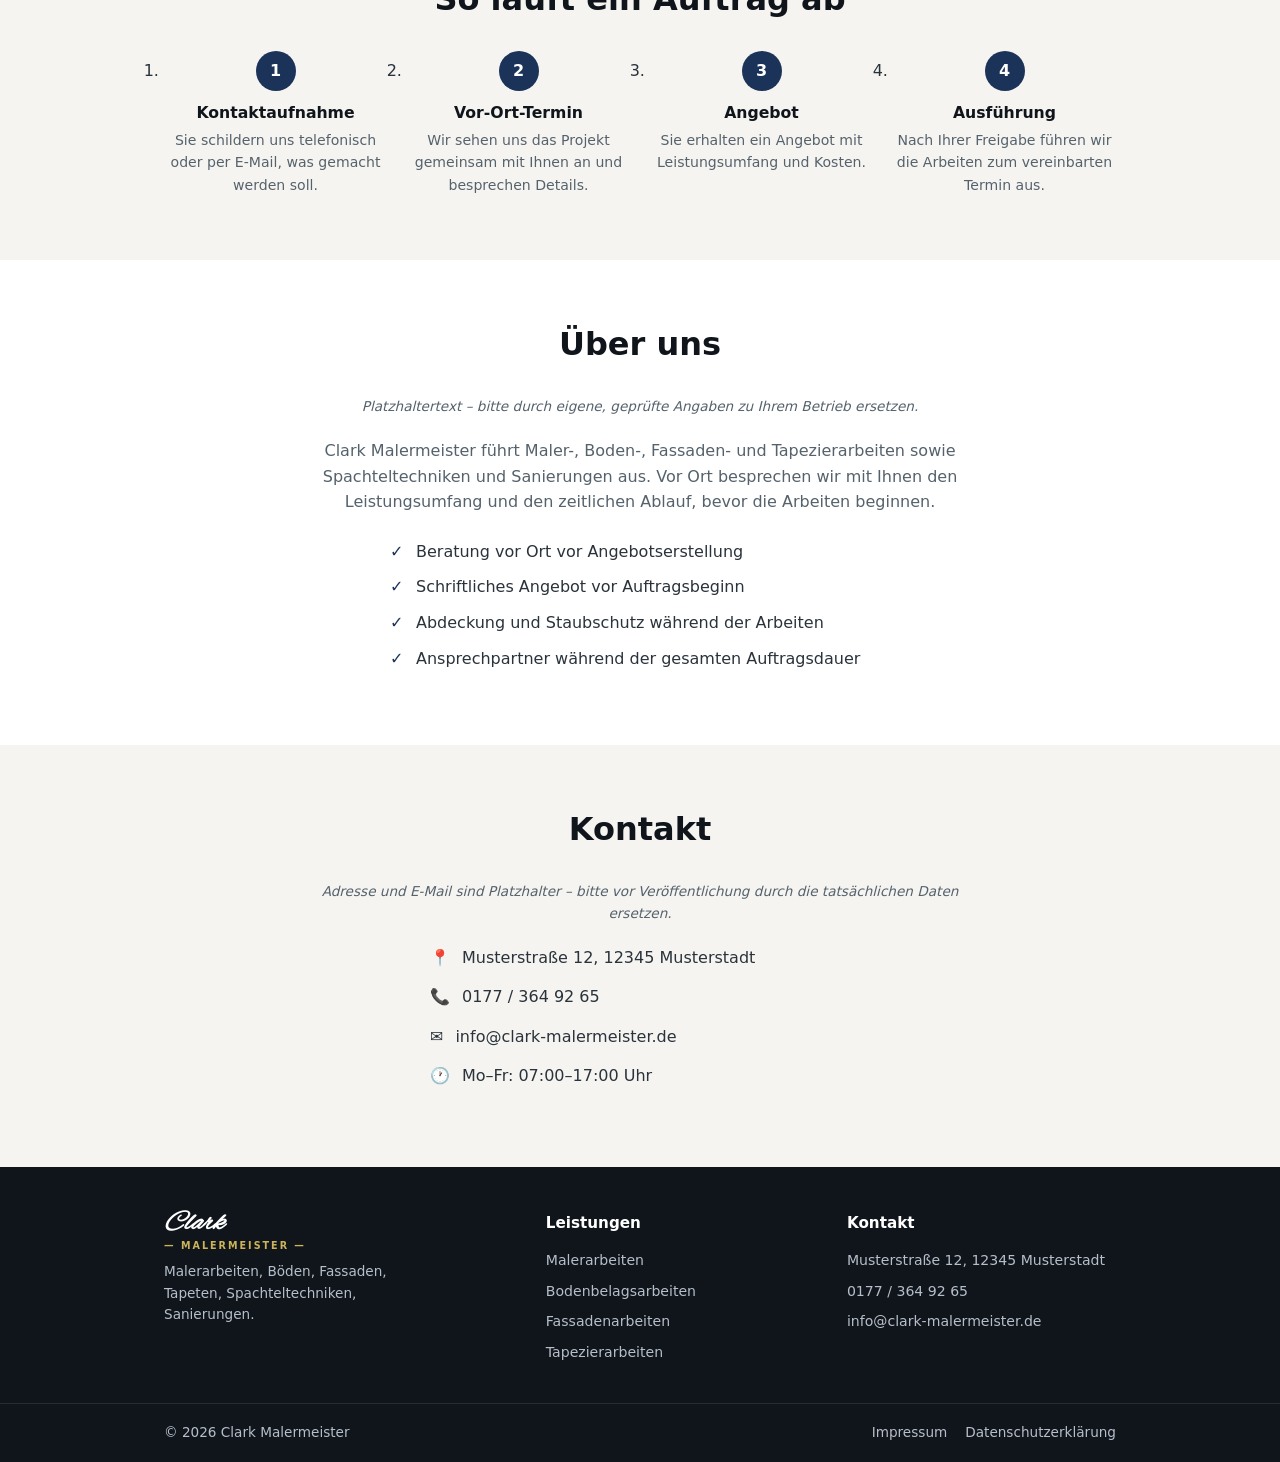
==== commit b53e64d4: "Logo und Hero exakter an die Visitenkarte anpassen - Digitale "Visitenkarte" als Hero-Bereich: Schil" ====
--- a/index.html
+++ b/index.html
@@ -20,15 +20,20 @@
         <svg viewBox="0 0 64 72" width="46" height="52">
           <path d="M32 2 L60 12 V34 C60 52 48 64 32 70 C16 64 4 52 4 34 V12 Z" fill="#16305a"/>
           <path d="M32 6 L56 15 V34 C56 49.5 46 60 32 65.5 C18 60 8 49.5 8 34 V15 Z" fill="none" stroke="#e7ecf2" stroke-width="1.3"/>
-          <!-- Farbrolle links -->
-          <line x1="19" y1="46" x2="24" y2="21" stroke="#f4f6f8" stroke-width="3" stroke-linecap="round"/>
-          <rect x="15" y="15" width="9" height="9" rx="2" fill="#f4f6f8" transform="rotate(-12 19.5 19.5)"/>
-          <!-- großer Pinsel mitte -->
-          <line x1="32" y1="48" x2="32" y2="22" stroke="#f4f6f8" stroke-width="3.2" stroke-linecap="round"/>
-          <path d="M25 22 L26 10 L29 16 L32 8 L35 16 L38 10 L39 22 Z" fill="#f4f6f8"/>
-          <!-- Spachtel rechts -->
-          <line x1="45" y1="46" x2="40" y2="23" stroke="#f4f6f8" stroke-width="3" stroke-linecap="round"/>
-          <path d="M36 14 L45 17 L42 24 L34 20 Z" fill="#f4f6f8"/>
+          <!-- Farbrolle links: Walze (mit Endkappen) + Griff -->
+          <g transform="rotate(-20 18 16)">
+            <rect x="9" y="13.8" width="18" height="4.4" rx="2.2" fill="none" stroke="#f4f6f8" stroke-width="1.6"/>
+            <circle cx="9.5" cy="16" r="2.6" fill="#f4f6f8"/>
+            <circle cx="26.5" cy="16" r="2.6" fill="#f4f6f8"/>
+          </g>
+          <line x1="18" y1="19.5" x2="21.5" y2="47" stroke="#f4f6f8" stroke-width="2.6" stroke-linecap="round"/>
+          <!-- großer Pinsel mitte: gezackte Borsten, Zwinge, Griff -->
+          <path d="M26 23 L27 14.5 L29.5 19 L32 10 L34.5 19 L37 14.5 L38 23 Z" fill="#f4f6f8"/>
+          <rect x="28.3" y="21.5" width="7.4" height="4" fill="#f4f6f8"/>
+          <line x1="32" y1="25.5" x2="32" y2="48" stroke="#f4f6f8" stroke-width="3" stroke-linecap="round"/>
+          <!-- Spachtel rechts: schmale, spitz zulaufende Klinge + Griff -->
+          <path d="M38.5 14 L48 16.5 L46 19.5 L37 17.5 Z" fill="#f4f6f8"/>
+          <line x1="41.5" y1="18.5" x2="46" y2="46.5" stroke="#f4f6f8" stroke-width="2.6" stroke-linecap="round"/>
         </svg>
       </span>
       <span class="logo-text">
@@ -51,17 +56,53 @@
 
 <main id="main">
 
-<!-- Hero -->
+<!-- Hero: Nachbildung der Visitenkarte -->
 <section class="hero">
   <div class="container">
-    <h1>Clark Malermeister</h1>
-    <p class="hero-sub">
-      Malerarbeiten, Bodenbeläge, Fassaden, Tapezierarbeiten, Spachteltechniken
-      und Sanierungen – aus einer Hand.
-    </p>
+    <h1 class="visually-hidden">Clark Malermeister</h1>
+    <div class="biz-card">
+      <div class="biz-card-splash-glow" aria-hidden="true"></div>
+      <div class="biz-card-splash" aria-hidden="true"></div>
+
+      <div class="biz-card-brand">
+        <div class="biz-card-shield" aria-hidden="true">
+          <svg viewBox="0 0 64 72" width="118" height="133">
+            <path d="M32 2 L60 12 V34 C60 52 48 64 32 70 C16 64 4 52 4 34 V12 Z" fill="#16305a"/>
+            <path d="M32 6 L56 15 V34 C56 49.5 46 60 32 65.5 C18 60 8 49.5 8 34 V15 Z" fill="none" stroke="#e7ecf2" stroke-width="1.3"/>
+            <!-- Farbrolle links: Walze (mit Endkappen) + Griff -->
+            <g transform="rotate(-20 18 16)">
+              <rect x="9" y="13.8" width="18" height="4.4" rx="2.2" fill="none" stroke="#f4f6f8" stroke-width="1.6"/>
+              <circle cx="9.5" cy="16" r="2.6" fill="#f4f6f8"/>
+              <circle cx="26.5" cy="16" r="2.6" fill="#f4f6f8"/>
+            </g>
+            <line x1="18" y1="19.5" x2="21.5" y2="47" stroke="#f4f6f8" stroke-width="2.6" stroke-linecap="round"/>
+            <!-- großer Pinsel mitte: gezackte Borsten, Zwinge, Griff -->
+            <path d="M26 23 L27 14.5 L29.5 19 L32 10 L34.5 19 L37 14.5 L38 23 Z" fill="#f4f6f8"/>
+            <rect x="28.3" y="21.5" width="7.4" height="4" fill="#f4f6f8"/>
+            <line x1="32" y1="25.5" x2="32" y2="48" stroke="#f4f6f8" stroke-width="3" stroke-linecap="round"/>
+            <!-- Spachtel rechts: schmale, spitz zulaufende Klinge + Griff -->
+            <path d="M38.5 14 L48 16.5 L46 19.5 L37 17.5 Z" fill="#f4f6f8"/>
+            <line x1="41.5" y1="18.5" x2="46" y2="46.5" stroke="#f4f6f8" stroke-width="2.6" stroke-linecap="round"/>
+          </svg>
+        </div>
+        <p class="biz-card-script">Clark</p>
+        <p class="biz-card-sub"><span class="rule" aria-hidden="true"></span>Malermeister<span class="rule" aria-hidden="true"></span></p>
+        <p class="biz-card-phone"><a href="tel:+4901773649265">0177 3649265</a></p>
+      </div>
+
+      <ul class="biz-card-services">
+        <li><span class="service-icon" aria-hidden="true">🖌️</span><span>Malerarbeiten</span></li>
+        <li><span class="service-icon" aria-hidden="true">📐</span><span>Bodenbelagsarbeiten</span></li>
+        <li><span class="service-icon" aria-hidden="true">🏠</span><span>Fassadenarbeiten</span></li>
+        <li><span class="service-icon" aria-hidden="true">🧻</span><span>Tapezierarbeiten</span></li>
+        <li><span class="service-icon" aria-hidden="true">🪃</span><span>Spachteltechniken</span></li>
+        <li><span class="service-icon" aria-hidden="true">✨</span><span>Sanierungen</span></li>
+      </ul>
+    </div>
+
     <div class="hero-actions">
       <a href="tel:+4901773649265" class="btn btn-primary btn-lg">📞 0177 / 364 92 65</a>
-      <a href="#leistungen" class="btn btn-outline btn-lg">Leistungen ansehen</a>
+      <a href="#leistungen" class="btn btn-outline-dark btn-lg">Leistungen ansehen</a>
     </div>
   </div>
 </section>
--- a/css/style.css
+++ b/css/style.css
@@ -1,5 +1,18 @@
 /* ============ Reset & Base ============ */
 * { margin: 0; padding: 0; box-sizing: border-box; }
+
+/*
+ * Schreibschrift für das Logo ("Clark"), lokal selbst gehostet (Datei liegt
+ * in fonts/) – kein Laden von einem externen Font-Anbieter zur Laufzeit.
+ * Alex Brush von TypeSETit, SIL Open Font License (Selbst-Hosting erlaubt).
+ */
+@font-face {
+  font-family: "Clark Script";
+  src: url("../fonts/AlexBrush-Regular.woff2") format("woff2");
+  font-weight: 400;
+  font-style: normal;
+  font-display: swap;
+}
 
 :root {
   --color-primary: #1b3358;
@@ -10,12 +23,25 @@
   --color-text-light: #55626c;
   --color-bg-alt: #f5f4f1;
   --color-border: #dcdbd7;
-  /* Bewusst keine externen Web-Fonts: nur system- bzw. geräteeigene Schriften. */
+  --color-paper: #f4f3ef;
+  /* Alle Schriften entweder system-/geräteeigen oder (Clark Script) lokal selbst gehostet. */
   --font-heading: system-ui, -apple-system, "Segoe UI", Roboto, Helvetica, Arial, sans-serif;
   --font-body: system-ui, -apple-system, "Segoe UI", Roboto, Helvetica, Arial, sans-serif;
-  --font-script: Georgia, "Times New Roman", serif;
+  --font-script: "Clark Script", Georgia, "Times New Roman", serif;
   --radius: 12px;
   --shadow: 0 8px 24px rgba(13, 28, 48, 0.1);
+}
+
+.visually-hidden {
+  position: absolute;
+  width: 1px;
+  height: 1px;
+  padding: 0;
+  margin: -1px;
+  overflow: hidden;
+  clip: rect(0, 0, 0, 0);
+  white-space: nowrap;
+  border: 0;
 }
 
 html { scroll-behavior: smooth; }
@@ -90,6 +116,12 @@
   color: #fff;
 }
 .btn-outline:hover { background: rgba(255,255,255,0.12); transform: translateY(-1px); }
+.btn-outline-dark {
+  background: transparent;
+  border-color: var(--color-primary);
+  color: var(--color-primary);
+}
+.btn-outline-dark:hover { background: var(--color-primary); color: #fff; transform: translateY(-1px); }
 
 /* ============ Header ============ */
 .site-header {
@@ -166,31 +198,125 @@
 .nav-toggle.open span:nth-child(2) { opacity: 0; }
 .nav-toggle.open span:nth-child(3) { transform: translateY(-7px) rotate(-45deg); }
 
-/* ============ Hero ============ */
+/* ============ Hero / Visitenkarten-Nachbildung ============ */
 .hero {
+  background: var(--color-paper);
+  padding: 48px 0 44px;
+  text-align: center;
+}
+
+.biz-card {
+  position: relative;
+  overflow: hidden;
+  isolation: isolate;
+  background: #f6f5f1;
+  border: 1px solid var(--color-border);
+  border-radius: 18px;
+  box-shadow: var(--shadow);
+  padding: 44px 40px;
+  display: grid;
+  grid-template-columns: 1fr 1fr;
+  align-items: center;
+  gap: 20px;
+  text-align: left;
+}
+@media (min-width: 701px) {
+  .biz-card { aspect-ratio: 3 / 2; }
+}
+
+.biz-card-brand { text-align: center; position: relative; z-index: 1; }
+.biz-card-shield { display: flex; justify-content: center; margin-bottom: 10px; }
+.biz-card-script {
+  font-family: var(--font-script);
+  font-size: clamp(3.2rem, 9vw, 4.6rem);
+  line-height: 0.9;
+  color: #14151a;
+}
+.biz-card-sub {
+  display: flex;
+  align-items: center;
+  justify-content: center;
+  gap: 10px;
+  font-family: var(--font-heading);
+  font-weight: 700;
+  letter-spacing: 3px;
+  text-transform: uppercase;
+  font-size: 0.85rem;
+  color: var(--color-primary);
+  margin-top: 4px;
+}
+.biz-card-sub .rule { width: 22px; height: 1.5px; background: var(--color-primary); display: inline-block; }
+.biz-card-phone {
+  margin-top: 10px;
+  font-family: var(--font-heading);
+  font-weight: 600;
+  letter-spacing: 2px;
+  font-size: 1rem;
+  color: var(--color-primary);
+}
+.biz-card-phone a { color: inherit; }
+
+.biz-card-services {
+  position: relative;
+  z-index: 1;
+  display: flex;
+  flex-direction: column;
+  gap: 16px;
+}
+.biz-card-services li { display: flex; align-items: center; gap: 12px; }
+.service-icon {
+  flex-shrink: 0;
+  width: 38px;
+  height: 38px;
+  border-radius: 6px;
+  background: var(--color-primary-dark);
+  display: flex;
+  align-items: center;
+  justify-content: center;
+  font-size: 1.15rem;
+}
+.biz-card-services li span:last-child {
+  font-family: var(--font-heading);
+  font-weight: 700;
+  letter-spacing: 1px;
+  text-transform: uppercase;
+  font-size: 0.78rem;
+  color: var(--color-dark);
+}
+
+.biz-card-splash {
+  position: absolute;
+  right: -3%;
+  bottom: -4%;
+  width: 46%;
+  height: 62%;
+  z-index: 0;
   background: var(--color-primary);
-  color: #fff;
-  padding: 90px 0;
-  text-align: center;
-}
-.hero h1 {
-  font-size: clamp(1.9rem, 4.5vw, 2.8rem);
-  color: #fff;
-  margin-bottom: 14px;
-}
-.hero-sub {
-  font-size: 1.05rem;
-  color: rgba(255,255,255,0.85);
-  margin-bottom: 30px;
-  max-width: 560px;
-  margin-left: auto;
-  margin-right: auto;
-}
+  clip-path: polygon(
+    52% 0%, 60% 5%, 55% 11%, 64% 15%, 59% 22%, 69% 25%, 64% 33%,
+    74% 36%, 69% 44%, 80% 47%, 75% 55%, 86% 58%, 100% 63%,
+    100% 100%, 20% 100%, 25% 91%, 18% 87%, 24% 78%, 16% 74%,
+    22% 65%, 14% 61%, 20% 51%
+  );
+}
+.biz-card-splash-glow {
+  position: absolute;
+  right: -8%;
+  bottom: -10%;
+  width: 42%;
+  height: 55%;
+  border-radius: 50%;
+  background: radial-gradient(circle, rgba(27,51,88,0.2), transparent 70%);
+  filter: blur(8px);
+  z-index: 0;
+}
+
 .hero-actions {
   display: flex;
   gap: 14px;
   justify-content: center;
   flex-wrap: wrap;
+  margin-top: 28px;
 }
 
 /* ============ Sections ============ */
@@ -380,6 +506,27 @@
 /* ============ Responsive ============ */
 @media (max-width: 980px) {
   .footer-grid { grid-template-columns: 1fr 1fr; }
+}
+
+@media (max-width: 700px) {
+  .biz-card {
+    grid-template-columns: 1fr;
+    padding: 32px 22px 90px;
+    text-align: center;
+  }
+  .biz-card-services {
+    align-items: center;
+    position: relative;
+    z-index: 1;
+  }
+  .biz-card-services li { max-width: 260px; }
+  .biz-card-splash {
+    width: 46%;
+    height: 22%;
+    right: -4%;
+    bottom: -3%;
+  }
+  .biz-card-splash-glow { width: 40%; height: 20%; }
 }
 
 @media (max-width: 760px) {
@@ -402,7 +549,7 @@
   .nav-toggle { display: flex; }
   .cards { grid-template-columns: 1fr; }
   .steps { grid-template-columns: 1fr 1fr; }
-  .hero { padding: 60px 0; }
+  .hero { padding: 36px 0; }
   .footer-inner { flex-direction: column; text-align: center; }
   .footer-grid { grid-template-columns: 1fr; padding: 36px 24px 24px; text-align: center; }
   .footer-tagline { margin-left: auto; margin-right: auto; }
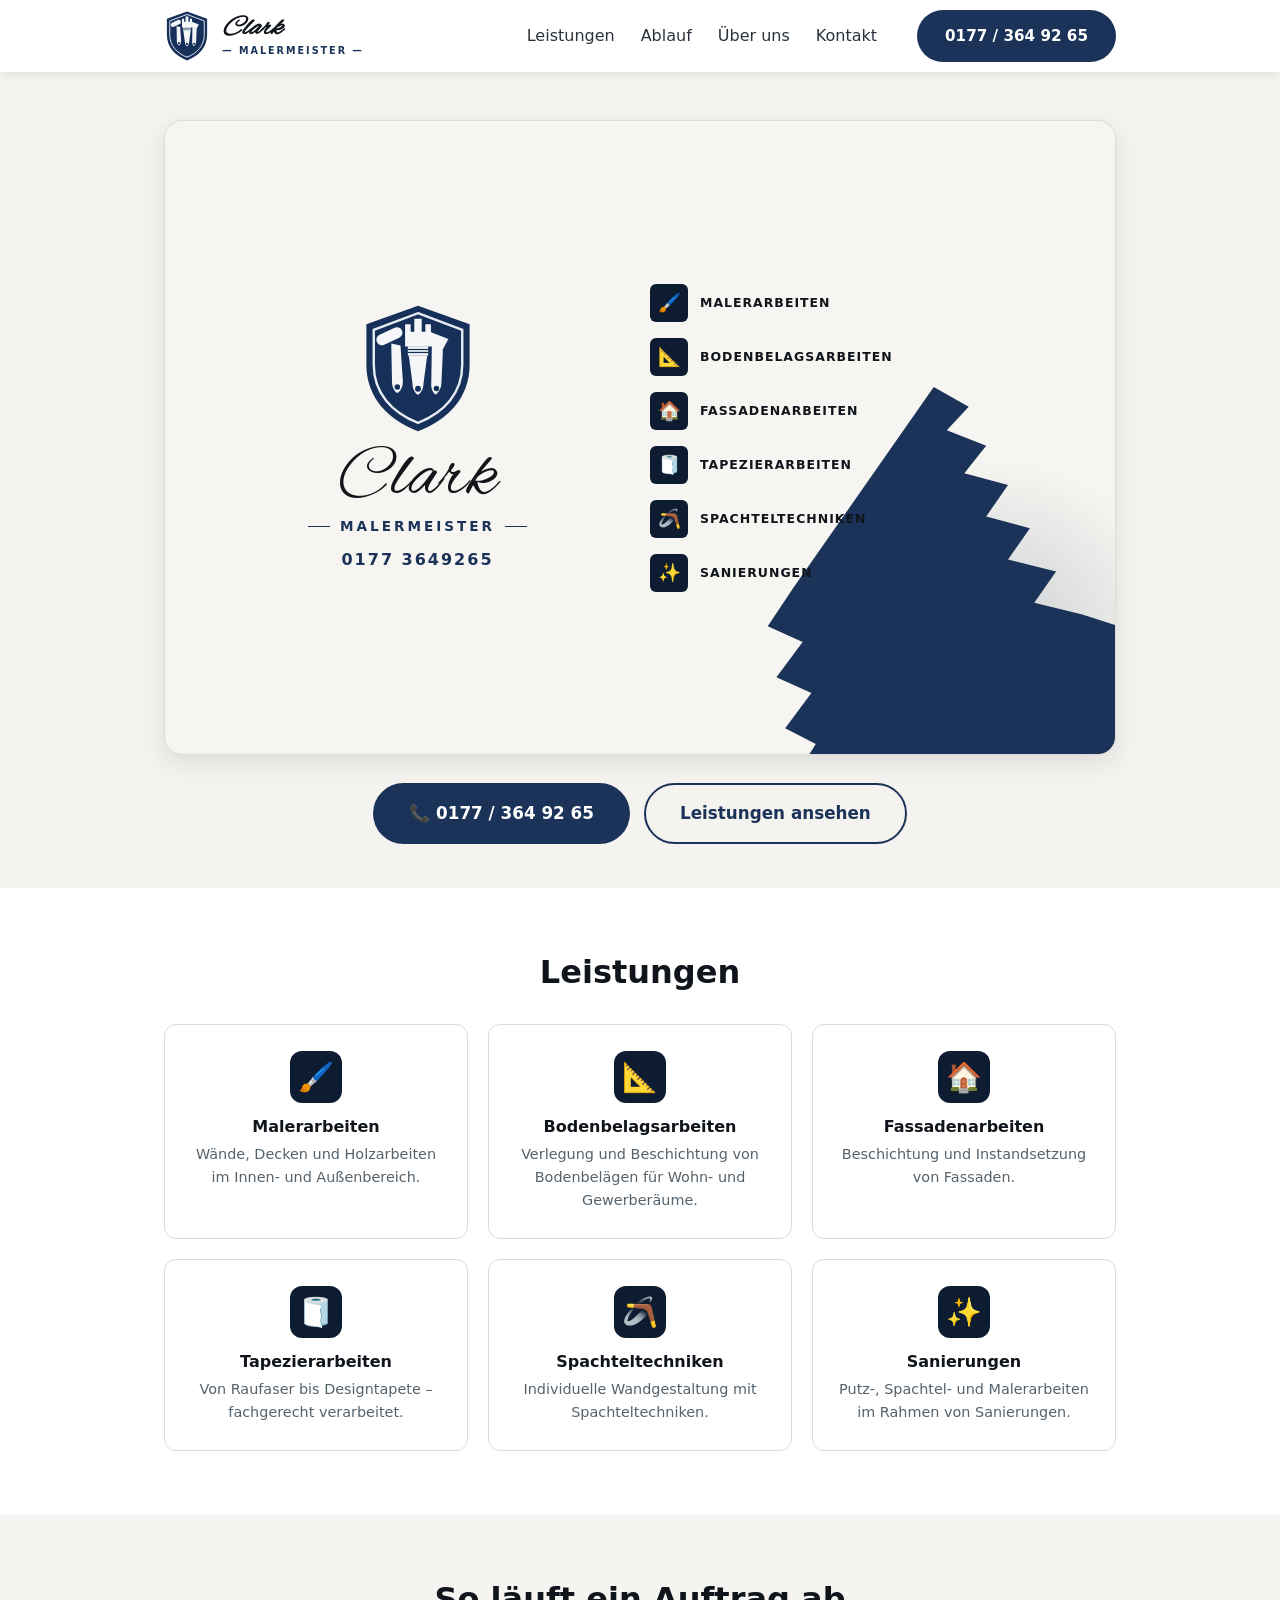
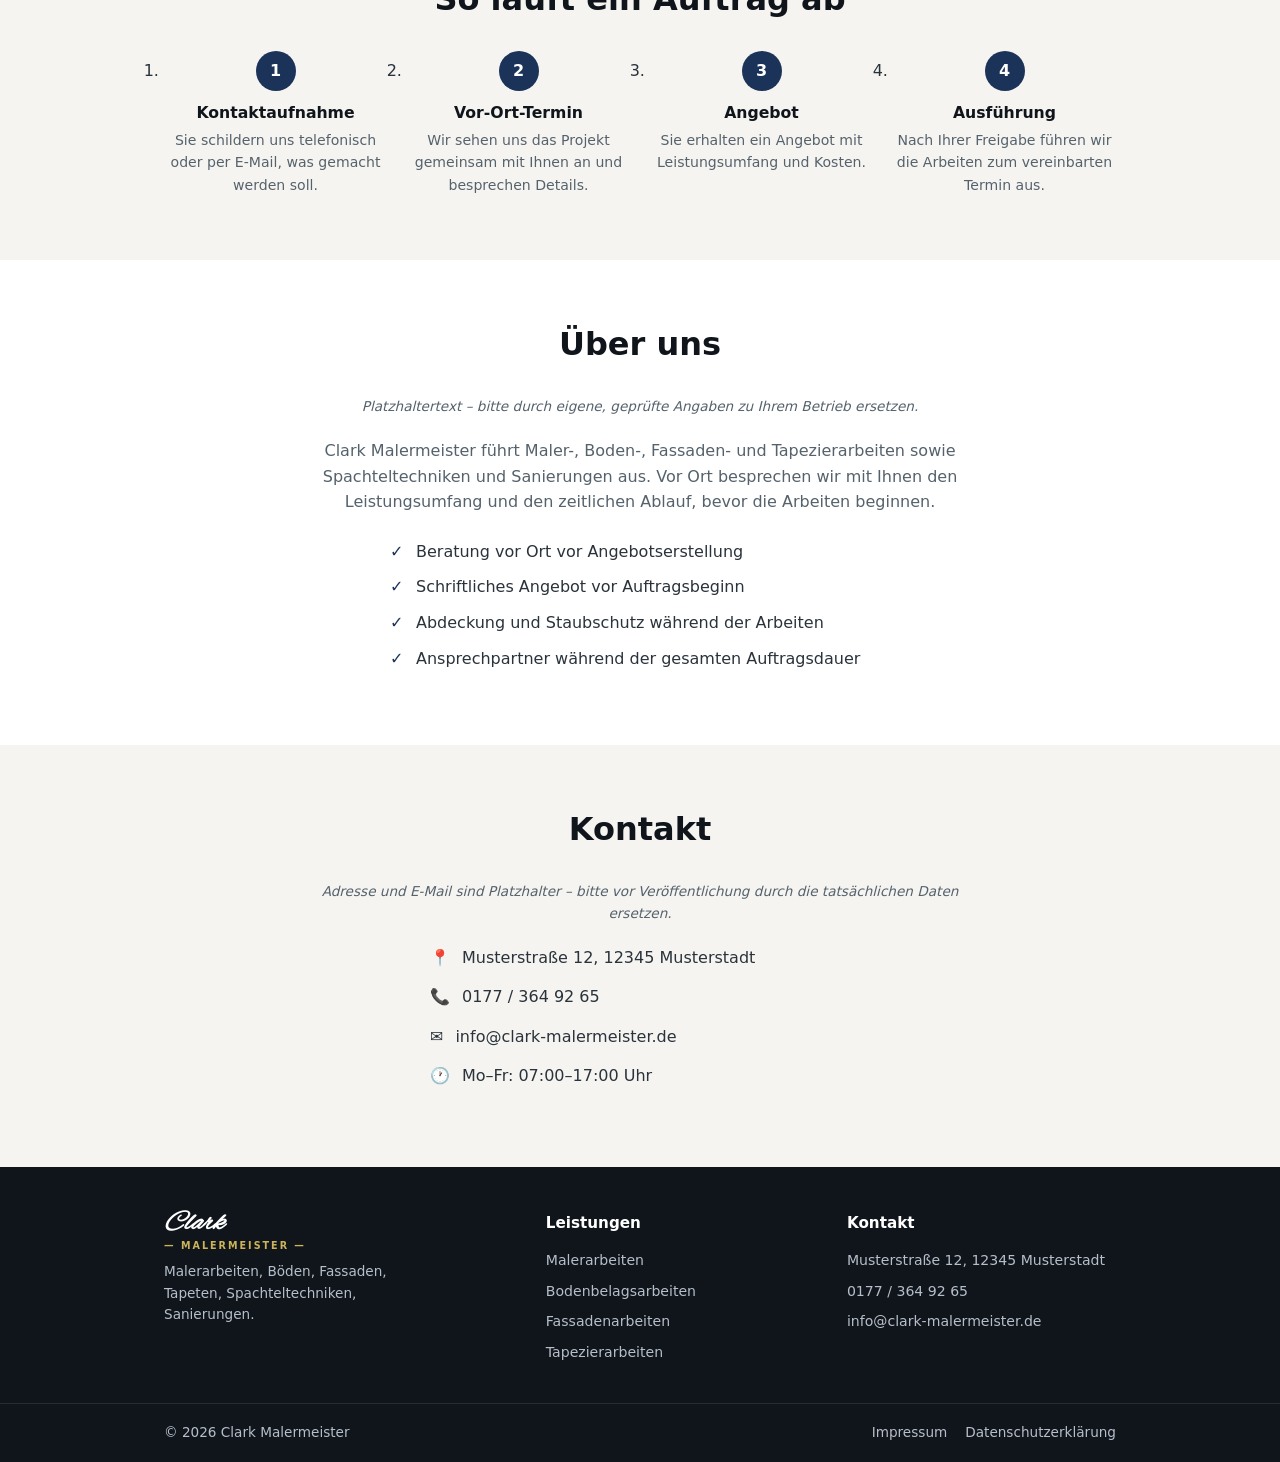
==== commit c702fcd5: "Schild-Icon anhand hochauflösendem Foto präziser nachbauen Nach genauerem Bildmaterial der Visitenka" ====
--- a/index.html
+++ b/index.html
@@ -20,20 +20,27 @@
         <svg viewBox="0 0 64 72" width="46" height="52">
           <path d="M32 2 L60 12 V34 C60 52 48 64 32 70 C16 64 4 52 4 34 V12 Z" fill="#16305a"/>
           <path d="M32 6 L56 15 V34 C56 49.5 46 60 32 65.5 C18 60 8 49.5 8 34 V15 Z" fill="none" stroke="#e7ecf2" stroke-width="1.3"/>
-          <!-- Farbrolle links: Walze (mit Endkappen) + Griff -->
-          <g transform="rotate(-20 18 16)">
-            <rect x="9" y="13.8" width="18" height="4.4" rx="2.2" fill="none" stroke="#f4f6f8" stroke-width="1.6"/>
-            <circle cx="9.5" cy="16" r="2.6" fill="#f4f6f8"/>
-            <circle cx="26.5" cy="16" r="2.6" fill="#f4f6f8"/>
+          <!-- Farbrolle links: Walze + Griff mit Loch -->
+          <g>
+            <rect x="9" y="15.5" width="15" height="6" rx="3" fill="#f4f6f8" transform="rotate(-25 16.5 18.5)"/>
+            <path d="M17.5 22.5 L22.5 23.5 L23.8 43 C23.8 46.5 22 48.7 20.8 49.3 C19.6 48.7 17.9 46.5 17.9 43 Z" fill="#f4f6f8"/>
+            <circle cx="20.8" cy="46" r="1.5" fill="#16305a"/>
           </g>
-          <line x1="18" y1="19.5" x2="21.5" y2="47" stroke="#f4f6f8" stroke-width="2.6" stroke-linecap="round"/>
-          <!-- großer Pinsel mitte: gezackte Borsten, Zwinge, Griff -->
-          <path d="M26 23 L27 14.5 L29.5 19 L32 10 L34.5 19 L37 14.5 L38 23 Z" fill="#f4f6f8"/>
-          <rect x="28.3" y="21.5" width="7.4" height="4" fill="#f4f6f8"/>
-          <line x1="32" y1="25.5" x2="32" y2="48" stroke="#f4f6f8" stroke-width="3" stroke-linecap="round"/>
-          <!-- Spachtel rechts: schmale, spitz zulaufende Klinge + Griff -->
-          <path d="M38.5 14 L48 16.5 L46 19.5 L37 17.5 Z" fill="#f4f6f8"/>
-          <line x1="41.5" y1="18.5" x2="46" y2="46.5" stroke="#f4f6f8" stroke-width="2.6" stroke-linecap="round"/>
+          <!-- großer Pinsel mitte: Borsten, gebänderte Zwinge, Griff mit Loch -->
+          <g>
+            <path d="M25 24 L25 12 L28 12 L28 16 L30 16 L30 9 L34 9 L34 16 L36 16 L36 12 L39 12 L39 24 Z" fill="#f4f6f8"/>
+            <rect x="26.5" y="24" width="11" height="5" fill="#f4f6f8"/>
+            <line x1="26.5" y1="25.7" x2="37.5" y2="25.7" stroke="#16305a" stroke-width="0.7"/>
+            <line x1="26.5" y1="27.3" x2="37.5" y2="27.3" stroke="#16305a" stroke-width="0.7"/>
+            <path d="M27 29 L37 29 L35 44 C35 47.5 33.2 49.7 32 50.3 C30.8 49.7 29 47.5 29 44 Z" fill="#f4f6f8"/>
+            <circle cx="32" cy="47" r="1.6" fill="#16305a"/>
+          </g>
+          <!-- Spachtel rechts: Klinge + Griff mit Loch -->
+          <g>
+            <path d="M37 15.5 L48.5 20 L45 26.5 L34.5 22 Z" fill="#f4f6f8"/>
+            <path d="M39.5 24 L45.5 26.3 L44.7 44 C44.5 47.3 42.7 49.5 41.5 50.1 C40.4 49.4 38.9 47.1 39.2 43.8 Z" fill="#f4f6f8"/>
+            <circle cx="42" cy="46.8" r="1.5" fill="#16305a"/>
+          </g>
         </svg>
       </span>
       <span class="logo-text">
@@ -69,20 +76,27 @@
           <svg viewBox="0 0 64 72" width="118" height="133">
             <path d="M32 2 L60 12 V34 C60 52 48 64 32 70 C16 64 4 52 4 34 V12 Z" fill="#16305a"/>
             <path d="M32 6 L56 15 V34 C56 49.5 46 60 32 65.5 C18 60 8 49.5 8 34 V15 Z" fill="none" stroke="#e7ecf2" stroke-width="1.3"/>
-            <!-- Farbrolle links: Walze (mit Endkappen) + Griff -->
-            <g transform="rotate(-20 18 16)">
-              <rect x="9" y="13.8" width="18" height="4.4" rx="2.2" fill="none" stroke="#f4f6f8" stroke-width="1.6"/>
-              <circle cx="9.5" cy="16" r="2.6" fill="#f4f6f8"/>
-              <circle cx="26.5" cy="16" r="2.6" fill="#f4f6f8"/>
+            <!-- Farbrolle links: Walze + Griff mit Loch -->
+            <g>
+              <rect x="9" y="15.5" width="15" height="6" rx="3" fill="#f4f6f8" transform="rotate(-25 16.5 18.5)"/>
+              <path d="M17.5 22.5 L22.5 23.5 L23.8 43 C23.8 46.5 22 48.7 20.8 49.3 C19.6 48.7 17.9 46.5 17.9 43 Z" fill="#f4f6f8"/>
+              <circle cx="20.8" cy="46" r="1.5" fill="#16305a"/>
             </g>
-            <line x1="18" y1="19.5" x2="21.5" y2="47" stroke="#f4f6f8" stroke-width="2.6" stroke-linecap="round"/>
-            <!-- großer Pinsel mitte: gezackte Borsten, Zwinge, Griff -->
-            <path d="M26 23 L27 14.5 L29.5 19 L32 10 L34.5 19 L37 14.5 L38 23 Z" fill="#f4f6f8"/>
-            <rect x="28.3" y="21.5" width="7.4" height="4" fill="#f4f6f8"/>
-            <line x1="32" y1="25.5" x2="32" y2="48" stroke="#f4f6f8" stroke-width="3" stroke-linecap="round"/>
-            <!-- Spachtel rechts: schmale, spitz zulaufende Klinge + Griff -->
-            <path d="M38.5 14 L48 16.5 L46 19.5 L37 17.5 Z" fill="#f4f6f8"/>
-            <line x1="41.5" y1="18.5" x2="46" y2="46.5" stroke="#f4f6f8" stroke-width="2.6" stroke-linecap="round"/>
+            <!-- großer Pinsel mitte: Borsten, gebänderte Zwinge, Griff mit Loch -->
+            <g>
+              <path d="M25 24 L25 12 L28 12 L28 16 L30 16 L30 9 L34 9 L34 16 L36 16 L36 12 L39 12 L39 24 Z" fill="#f4f6f8"/>
+              <rect x="26.5" y="24" width="11" height="5" fill="#f4f6f8"/>
+              <line x1="26.5" y1="25.7" x2="37.5" y2="25.7" stroke="#16305a" stroke-width="0.7"/>
+              <line x1="26.5" y1="27.3" x2="37.5" y2="27.3" stroke="#16305a" stroke-width="0.7"/>
+              <path d="M27 29 L37 29 L35 44 C35 47.5 33.2 49.7 32 50.3 C30.8 49.7 29 47.5 29 44 Z" fill="#f4f6f8"/>
+              <circle cx="32" cy="47" r="1.6" fill="#16305a"/>
+            </g>
+            <!-- Spachtel rechts: Klinge + Griff mit Loch -->
+            <g>
+              <path d="M37 15.5 L48.5 20 L45 26.5 L34.5 22 Z" fill="#f4f6f8"/>
+              <path d="M39.5 24 L45.5 26.3 L44.7 44 C44.5 47.3 42.7 49.5 41.5 50.1 C40.4 49.4 38.9 47.1 39.2 43.8 Z" fill="#f4f6f8"/>
+              <circle cx="42" cy="46.8" r="1.5" fill="#16305a"/>
+            </g>
           </svg>
         </div>
         <p class="biz-card-script">Clark</p>
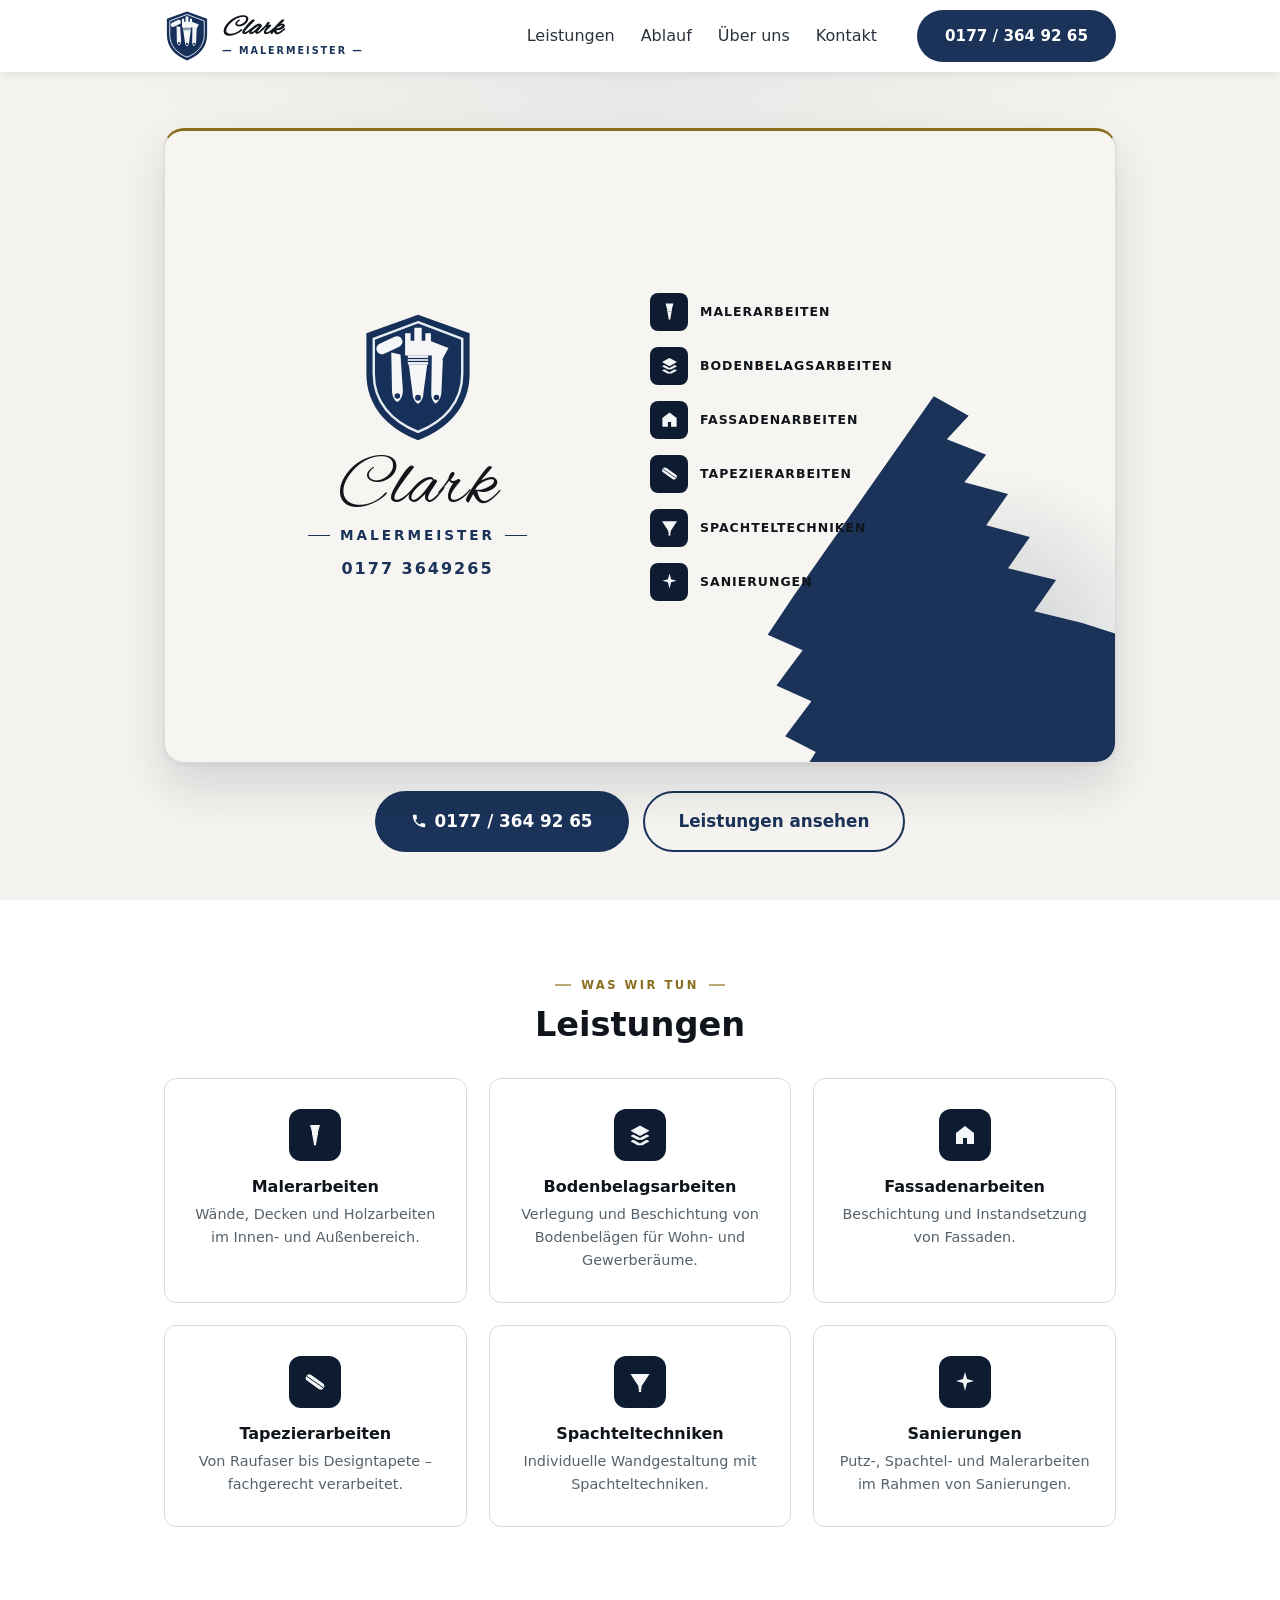
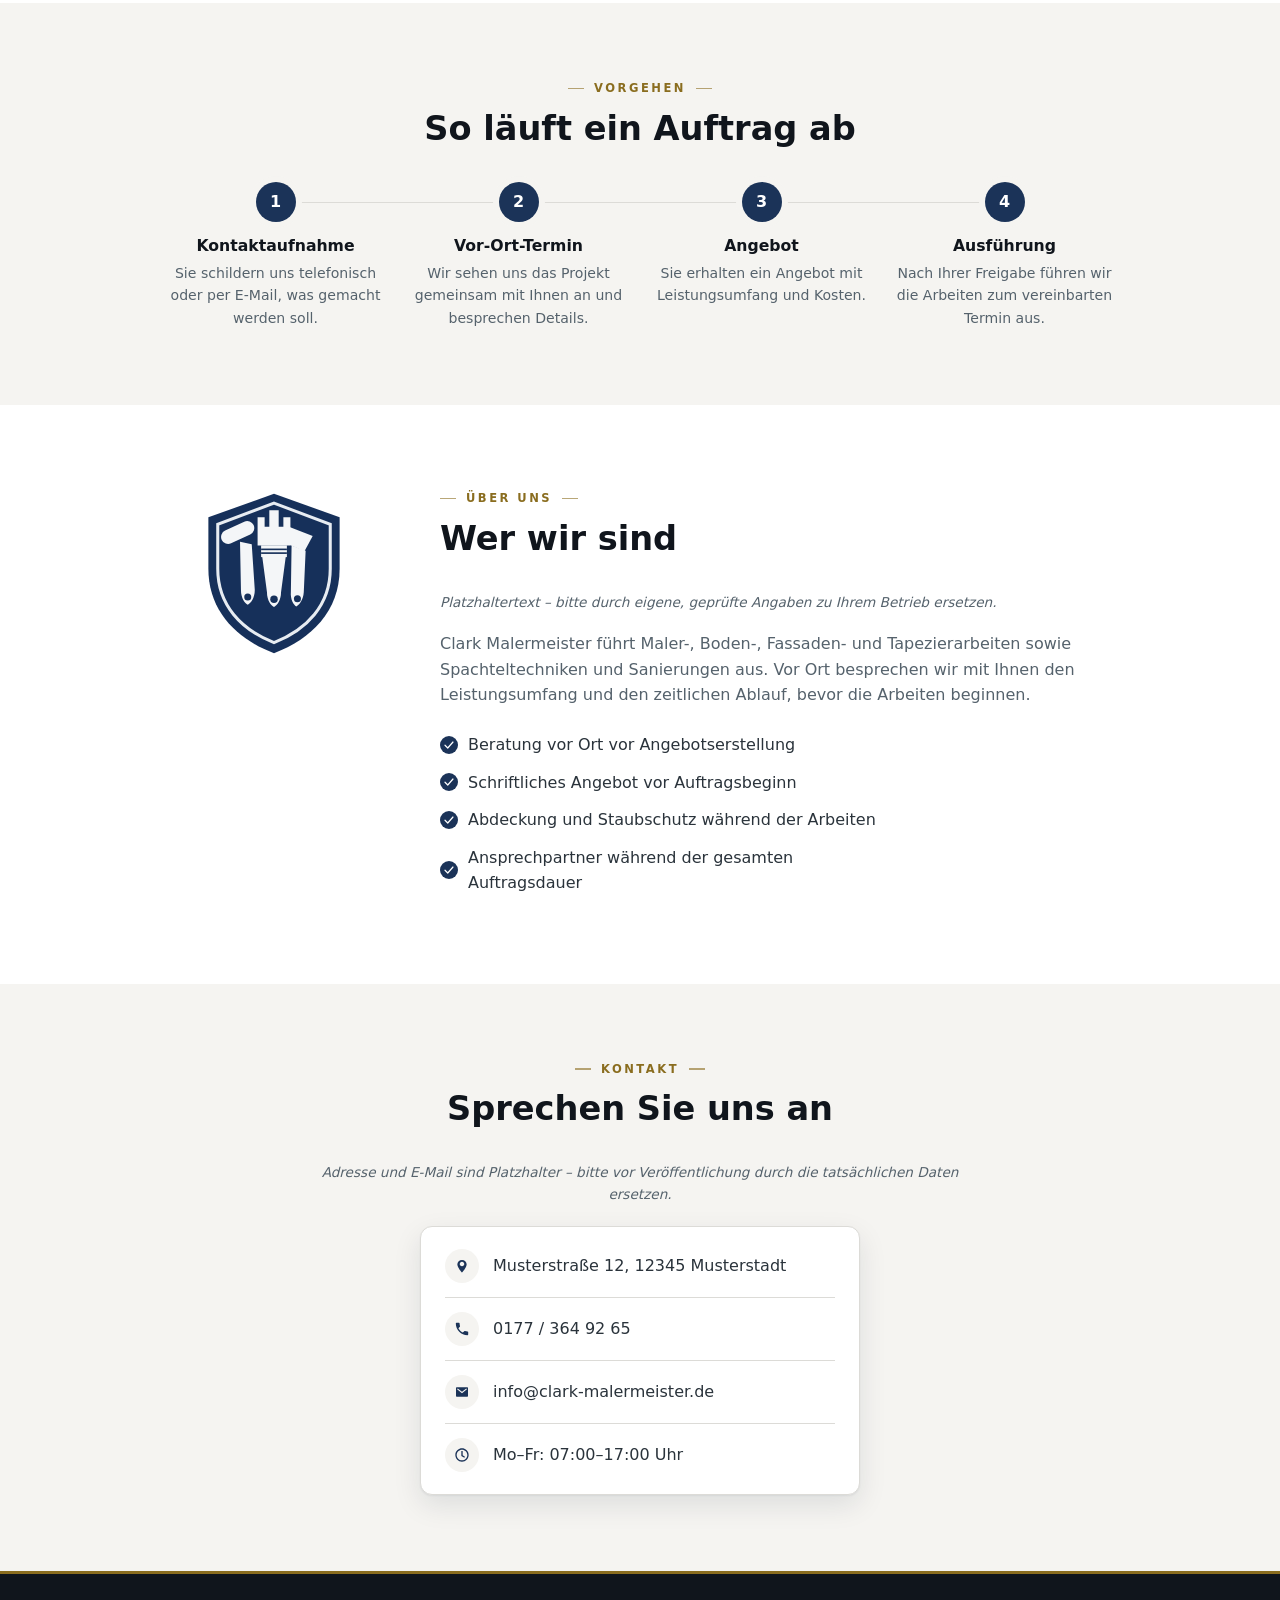
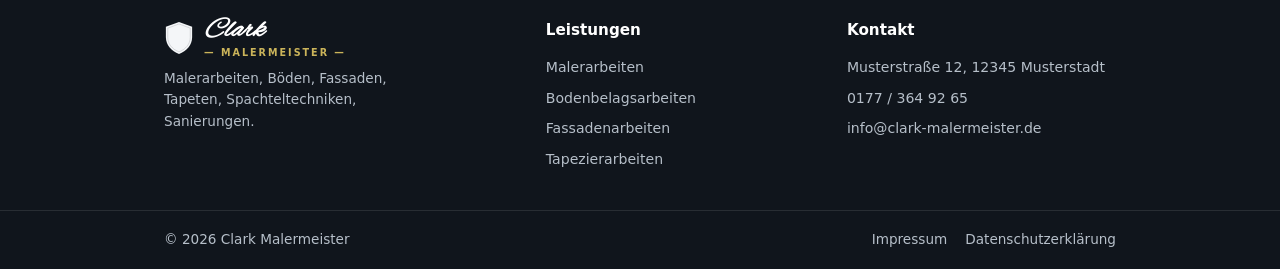
==== commit 1a93d4b8: "Design deutlich professioneller gestalten - Einheitliches, selbst gezeichnetes SVG-Icon-Set ersetzt " ====
--- a/index.html
+++ b/index.html
@@ -10,6 +10,52 @@
 </head>
 <body>
 
+<!-- Icon-Sprite: einheitliches, selbst gezeichnetes Icon-Set (keine externe Icon-Bibliothek) -->
+<svg style="display:none" aria-hidden="true">
+  <symbol id="icon-brush" viewBox="0 0 24 24">
+    <path d="M7 2 H17 L15 9 H9 Z"/>
+    <rect x="9" y="9" width="6" height="3"/>
+    <path d="M9.3 12 H14.7 L13 21.5 C13 22.2 12.6 22.5 12 22.5 C11.4 22.5 11 22.2 11 21.5 Z"/>
+  </symbol>
+  <symbol id="icon-floor" viewBox="0 0 24 24">
+    <path d="M12 2.5 L21.5 7.7 L12 12.9 L2.5 7.7 Z"/>
+    <path d="M2.5 13 L10 17.1 L10.9 16.6 L12 17.2 L13.1 16.6 L14 17.1 L21.5 13 L18.7 11.4 L12 15.1 L5.3 11.4 Z"/>
+    <path d="M2.5 18.3 L10 22.4 L10.9 21.9 L12 22.5 L13.1 21.9 L14 22.4 L21.5 18.3 L18.7 16.7 L12 20.4 L5.3 16.7 Z"/>
+  </symbol>
+  <symbol id="icon-house" viewBox="0 0 24 24">
+    <path d="M12 3 L21 10 V21 H14 V15 H10 V21 H3 V10 Z"/>
+  </symbol>
+  <symbol id="icon-wallpaper" viewBox="0 0 24 24">
+    <g transform="rotate(35 12 12)">
+      <rect x="1.5" y="8.5" width="21" height="7" rx="3.5"/>
+      <line x1="1.5" y1="12" x2="22.5" y2="12" stroke="#0d1c30" stroke-width="0.9"/>
+    </g>
+  </symbol>
+  <symbol id="icon-trowel" viewBox="0 0 24 24">
+    <path d="M2.5 4 H21.5 L13.5 16.3 V19 H10.5 V16.3 Z"/>
+    <rect x="10.7" y="19" width="2.6" height="3.3" rx="1.3"/>
+  </symbol>
+  <symbol id="icon-sparkle" viewBox="0 0 24 24">
+    <path d="M12 2 L14 9 L21 11 L14 13 L12 21 L10 13 L3 11 L10 9 Z"/>
+  </symbol>
+  <symbol id="icon-pin" viewBox="0 0 24 24">
+    <path d="M12 22 C12 22 5 14.5 5 9.5 C5 5.9 8.1 3 12 3 C15.9 3 19 5.9 19 9.5 C19 14.5 12 22 12 22 Z M12 12.5 C13.9 12.5 15.4 11 15.4 9.1 C15.4 7.2 13.9 5.7 12 5.7 C10.1 5.7 8.6 7.2 8.6 9.1 C8.6 11 10.1 12.5 12 12.5 Z"/>
+  </symbol>
+  <symbol id="icon-phone" viewBox="0 0 24 24">
+    <path d="M6.6 10.8 C8.1 13.7 10.3 15.9 13.2 17.4 L15.4 15.2 C15.7 14.9 16.1 14.8 16.5 15 C17.7 15.4 19 15.6 20.3 15.6 C20.9 15.6 21.3 16 21.3 16.6 V20.3 C21.3 20.9 20.9 21.3 20.3 21.3 C10.7 21.3 2.7 13.3 2.7 3.7 C2.7 3.1 3.1 2.7 3.7 2.7 H7.4 C8 2.7 8.4 3.1 8.4 3.7 C8.4 5 8.6 6.3 9 7.5 C9.1 7.9 9 8.3 8.8 8.6 L6.6 10.8 Z"/>
+  </symbol>
+  <symbol id="icon-mail" viewBox="0 0 24 24">
+    <path fill-rule="evenodd" d="M4 5 H20 C20.6 5 21 5.4 21 6 V18 C21 18.6 20.6 19 20 19 H4 C3.4 19 3 18.6 3 18 V6 C3 5.4 3.4 5 4 5 Z M5.6 6.7 L12 11.7 L18.4 6.7 L19.4 8 L12 13.8 L4.6 8 Z"/>
+  </symbol>
+  <symbol id="icon-clock" viewBox="0 0 24 24">
+    <path fill-rule="evenodd" d="M12 2 C6.5 2 2 6.5 2 12 C2 17.5 6.5 22 12 22 C17.5 22 22 17.5 22 12 C22 6.5 17.5 2 12 2 Z M12 4 C16.4 4 20 7.6 20 12 C20 16.4 16.4 20 12 20 C7.6 20 4 16.4 4 12 C4 7.6 7.6 4 12 4 Z"/>
+    <path d="M11 6 H13 V12.4 L16.5 14.5 L15.5 16.2 L11 13.5 Z"/>
+  </symbol>
+  <symbol id="icon-check" viewBox="0 0 24 24">
+    <path d="M4 12.5 L9.5 18 L20 6" fill="none" stroke="currentColor" stroke-width="2.4" stroke-linecap="round" stroke-linejoin="round"/>
+  </symbol>
+</svg>
+
 <a href="#main" class="skip-link">Zum Inhalt springen</a>
 
 <!-- Header -->
@@ -20,13 +66,11 @@
         <svg viewBox="0 0 64 72" width="46" height="52">
           <path d="M32 2 L60 12 V34 C60 52 48 64 32 70 C16 64 4 52 4 34 V12 Z" fill="#16305a"/>
           <path d="M32 6 L56 15 V34 C56 49.5 46 60 32 65.5 C18 60 8 49.5 8 34 V15 Z" fill="none" stroke="#e7ecf2" stroke-width="1.3"/>
-          <!-- Farbrolle links: Walze + Griff mit Loch -->
           <g>
             <rect x="9" y="15.5" width="15" height="6" rx="3" fill="#f4f6f8" transform="rotate(-25 16.5 18.5)"/>
             <path d="M17.5 22.5 L22.5 23.5 L23.8 43 C23.8 46.5 22 48.7 20.8 49.3 C19.6 48.7 17.9 46.5 17.9 43 Z" fill="#f4f6f8"/>
             <circle cx="20.8" cy="46" r="1.5" fill="#16305a"/>
           </g>
-          <!-- großer Pinsel mitte: Borsten, gebänderte Zwinge, Griff mit Loch -->
           <g>
             <path d="M25 24 L25 12 L28 12 L28 16 L30 16 L30 9 L34 9 L34 16 L36 16 L36 12 L39 12 L39 24 Z" fill="#f4f6f8"/>
             <rect x="26.5" y="24" width="11" height="5" fill="#f4f6f8"/>
@@ -35,7 +79,6 @@
             <path d="M27 29 L37 29 L35 44 C35 47.5 33.2 49.7 32 50.3 C30.8 49.7 29 47.5 29 44 Z" fill="#f4f6f8"/>
             <circle cx="32" cy="47" r="1.6" fill="#16305a"/>
           </g>
-          <!-- Spachtel rechts: Klinge + Griff mit Loch -->
           <g>
             <path d="M37 15.5 L48.5 20 L45 26.5 L34.5 22 Z" fill="#f4f6f8"/>
             <path d="M39.5 24 L45.5 26.3 L44.7 44 C44.5 47.3 42.7 49.5 41.5 50.1 C40.4 49.4 38.9 47.1 39.2 43.8 Z" fill="#f4f6f8"/>
@@ -76,13 +119,11 @@
           <svg viewBox="0 0 64 72" width="118" height="133">
             <path d="M32 2 L60 12 V34 C60 52 48 64 32 70 C16 64 4 52 4 34 V12 Z" fill="#16305a"/>
             <path d="M32 6 L56 15 V34 C56 49.5 46 60 32 65.5 C18 60 8 49.5 8 34 V15 Z" fill="none" stroke="#e7ecf2" stroke-width="1.3"/>
-            <!-- Farbrolle links: Walze + Griff mit Loch -->
             <g>
               <rect x="9" y="15.5" width="15" height="6" rx="3" fill="#f4f6f8" transform="rotate(-25 16.5 18.5)"/>
               <path d="M17.5 22.5 L22.5 23.5 L23.8 43 C23.8 46.5 22 48.7 20.8 49.3 C19.6 48.7 17.9 46.5 17.9 43 Z" fill="#f4f6f8"/>
               <circle cx="20.8" cy="46" r="1.5" fill="#16305a"/>
             </g>
-            <!-- großer Pinsel mitte: Borsten, gebänderte Zwinge, Griff mit Loch -->
             <g>
               <path d="M25 24 L25 12 L28 12 L28 16 L30 16 L30 9 L34 9 L34 16 L36 16 L36 12 L39 12 L39 24 Z" fill="#f4f6f8"/>
               <rect x="26.5" y="24" width="11" height="5" fill="#f4f6f8"/>
@@ -91,7 +132,6 @@
               <path d="M27 29 L37 29 L35 44 C35 47.5 33.2 49.7 32 50.3 C30.8 49.7 29 47.5 29 44 Z" fill="#f4f6f8"/>
               <circle cx="32" cy="47" r="1.6" fill="#16305a"/>
             </g>
-            <!-- Spachtel rechts: Klinge + Griff mit Loch -->
             <g>
               <path d="M37 15.5 L48.5 20 L45 26.5 L34.5 22 Z" fill="#f4f6f8"/>
               <path d="M39.5 24 L45.5 26.3 L44.7 44 C44.5 47.3 42.7 49.5 41.5 50.1 C40.4 49.4 38.9 47.1 39.2 43.8 Z" fill="#f4f6f8"/>
@@ -105,17 +145,17 @@
       </div>
 
       <ul class="biz-card-services">
-        <li><span class="service-icon" aria-hidden="true">🖌️</span><span>Malerarbeiten</span></li>
-        <li><span class="service-icon" aria-hidden="true">📐</span><span>Bodenbelagsarbeiten</span></li>
-        <li><span class="service-icon" aria-hidden="true">🏠</span><span>Fassadenarbeiten</span></li>
-        <li><span class="service-icon" aria-hidden="true">🧻</span><span>Tapezierarbeiten</span></li>
-        <li><span class="service-icon" aria-hidden="true">🪃</span><span>Spachteltechniken</span></li>
-        <li><span class="service-icon" aria-hidden="true">✨</span><span>Sanierungen</span></li>
+        <li><span class="service-icon" aria-hidden="true"><svg class="icon"><use href="#icon-brush"></use></svg></span><span>Malerarbeiten</span></li>
+        <li><span class="service-icon" aria-hidden="true"><svg class="icon"><use href="#icon-floor"></use></svg></span><span>Bodenbelagsarbeiten</span></li>
+        <li><span class="service-icon" aria-hidden="true"><svg class="icon"><use href="#icon-house"></use></svg></span><span>Fassadenarbeiten</span></li>
+        <li><span class="service-icon" aria-hidden="true"><svg class="icon"><use href="#icon-wallpaper"></use></svg></span><span>Tapezierarbeiten</span></li>
+        <li><span class="service-icon" aria-hidden="true"><svg class="icon"><use href="#icon-trowel"></use></svg></span><span>Spachteltechniken</span></li>
+        <li><span class="service-icon" aria-hidden="true"><svg class="icon"><use href="#icon-sparkle"></use></svg></span><span>Sanierungen</span></li>
       </ul>
     </div>
 
     <div class="hero-actions">
-      <a href="tel:+4901773649265" class="btn btn-primary btn-lg">📞 0177 / 364 92 65</a>
+      <a href="tel:+4901773649265" class="btn btn-primary btn-lg"><svg class="icon icon-sm" aria-hidden="true"><use href="#icon-phone"></use></svg>0177 / 364 92 65</a>
       <a href="#leistungen" class="btn btn-outline-dark btn-lg">Leistungen ansehen</a>
     </div>
   </div>
@@ -124,35 +164,36 @@
 <!-- Leistungen -->
 <section class="section" id="leistungen">
   <div class="container">
+    <p class="eyebrow center">Was wir tun</p>
     <h2 class="section-title center">Leistungen</h2>
     <div class="cards">
       <article class="card">
-        <div class="card-icon" aria-hidden="true">🖌️</div>
+        <div class="card-icon" aria-hidden="true"><svg class="icon"><use href="#icon-brush"></use></svg></div>
         <h3>Malerarbeiten</h3>
         <p>Wände, Decken und Holzarbeiten im Innen- und Außenbereich.</p>
       </article>
       <article class="card">
-        <div class="card-icon" aria-hidden="true">📐</div>
+        <div class="card-icon" aria-hidden="true"><svg class="icon"><use href="#icon-floor"></use></svg></div>
         <h3>Bodenbelagsarbeiten</h3>
         <p>Verlegung und Beschichtung von Bodenbelägen für Wohn- und Gewerberäume.</p>
       </article>
       <article class="card">
-        <div class="card-icon" aria-hidden="true">🏠</div>
+        <div class="card-icon" aria-hidden="true"><svg class="icon"><use href="#icon-house"></use></svg></div>
         <h3>Fassadenarbeiten</h3>
         <p>Beschichtung und Instandsetzung von Fassaden.</p>
       </article>
       <article class="card">
-        <div class="card-icon" aria-hidden="true">🧻</div>
+        <div class="card-icon" aria-hidden="true"><svg class="icon"><use href="#icon-wallpaper"></use></svg></div>
         <h3>Tapezierarbeiten</h3>
         <p>Von Raufaser bis Designtapete – fachgerecht verarbeitet.</p>
       </article>
       <article class="card">
-        <div class="card-icon" aria-hidden="true">🪃</div>
+        <div class="card-icon" aria-hidden="true"><svg class="icon"><use href="#icon-trowel"></use></svg></div>
         <h3>Spachteltechniken</h3>
         <p>Individuelle Wandgestaltung mit Spachteltechniken.</p>
       </article>
       <article class="card">
-        <div class="card-icon" aria-hidden="true">✨</div>
+        <div class="card-icon" aria-hidden="true"><svg class="icon"><use href="#icon-sparkle"></use></svg></div>
         <h3>Sanierungen</h3>
         <p>Putz-, Spachtel- und Malerarbeiten im Rahmen von Sanierungen.</p>
       </article>
@@ -163,6 +204,7 @@
 <!-- Ablauf -->
 <section class="section section-alt" id="ablauf">
   <div class="container">
+    <p class="eyebrow center">Vorgehen</p>
     <h2 class="section-title center">So läuft ein Auftrag ab</h2>
     <ol class="steps">
       <li class="step">
@@ -191,38 +233,66 @@
 
 <!-- Über uns -->
 <section class="section" id="ueber-uns">
-  <div class="container">
-    <h2 class="section-title center">Über uns</h2>
-    <p class="placeholder-note">
-      Platzhaltertext – bitte durch eigene, geprüfte Angaben zu Ihrem Betrieb ersetzen.
-    </p>
-    <p class="about-text">
-      Clark Malermeister führt Maler-, Boden-, Fassaden- und Tapezierarbeiten sowie
-      Spachteltechniken und Sanierungen aus. Vor Ort besprechen wir mit Ihnen den
-      Leistungsumfang und den zeitlichen Ablauf, bevor die Arbeiten beginnen.
-    </p>
-    <ul class="principles">
-      <li>Beratung vor Ort vor Angebotserstellung</li>
-      <li>Schriftliches Angebot vor Auftragsbeginn</li>
-      <li>Abdeckung und Staubschutz während der Arbeiten</li>
-      <li>Ansprechpartner während der gesamten Auftragsdauer</li>
-    </ul>
+  <div class="container about-grid">
+    <div class="about-media" aria-hidden="true">
+      <svg viewBox="0 0 64 72" width="150" height="169">
+        <path d="M32 2 L60 12 V34 C60 52 48 64 32 70 C16 64 4 52 4 34 V12 Z" fill="#16305a"/>
+        <path d="M32 6 L56 15 V34 C56 49.5 46 60 32 65.5 C18 60 8 49.5 8 34 V15 Z" fill="none" stroke="#e7ecf2" stroke-width="1.3"/>
+        <g>
+          <rect x="9" y="15.5" width="15" height="6" rx="3" fill="#f4f6f8" transform="rotate(-25 16.5 18.5)"/>
+          <path d="M17.5 22.5 L22.5 23.5 L23.8 43 C23.8 46.5 22 48.7 20.8 49.3 C19.6 48.7 17.9 46.5 17.9 43 Z" fill="#f4f6f8"/>
+          <circle cx="20.8" cy="46" r="1.5" fill="#16305a"/>
+        </g>
+        <g>
+          <path d="M25 24 L25 12 L28 12 L28 16 L30 16 L30 9 L34 9 L34 16 L36 16 L36 12 L39 12 L39 24 Z" fill="#f4f6f8"/>
+          <rect x="26.5" y="24" width="11" height="5" fill="#f4f6f8"/>
+          <line x1="26.5" y1="25.7" x2="37.5" y2="25.7" stroke="#16305a" stroke-width="0.7"/>
+          <line x1="26.5" y1="27.3" x2="37.5" y2="27.3" stroke="#16305a" stroke-width="0.7"/>
+          <path d="M27 29 L37 29 L35 44 C35 47.5 33.2 49.7 32 50.3 C30.8 49.7 29 47.5 29 44 Z" fill="#f4f6f8"/>
+          <circle cx="32" cy="47" r="1.6" fill="#16305a"/>
+        </g>
+        <g>
+          <path d="M37 15.5 L48.5 20 L45 26.5 L34.5 22 Z" fill="#f4f6f8"/>
+          <path d="M39.5 24 L45.5 26.3 L44.7 44 C44.5 47.3 42.7 49.5 41.5 50.1 C40.4 49.4 38.9 47.1 39.2 43.8 Z" fill="#f4f6f8"/>
+          <circle cx="42" cy="46.8" r="1.5" fill="#16305a"/>
+        </g>
+      </svg>
+    </div>
+    <div class="about-content">
+      <p class="eyebrow">Über uns</p>
+      <h2 class="section-title">Wer wir sind</h2>
+      <p class="placeholder-note placeholder-note-left">
+        Platzhaltertext – bitte durch eigene, geprüfte Angaben zu Ihrem Betrieb ersetzen.
+      </p>
+      <p class="about-text about-text-left">
+        Clark Malermeister führt Maler-, Boden-, Fassaden- und Tapezierarbeiten sowie
+        Spachteltechniken und Sanierungen aus. Vor Ort besprechen wir mit Ihnen den
+        Leistungsumfang und den zeitlichen Ablauf, bevor die Arbeiten beginnen.
+      </p>
+      <ul class="principles">
+        <li><svg class="icon icon-sm" aria-hidden="true"><use href="#icon-check"></use></svg>Beratung vor Ort vor Angebotserstellung</li>
+        <li><svg class="icon icon-sm" aria-hidden="true"><use href="#icon-check"></use></svg>Schriftliches Angebot vor Auftragsbeginn</li>
+        <li><svg class="icon icon-sm" aria-hidden="true"><use href="#icon-check"></use></svg>Abdeckung und Staubschutz während der Arbeiten</li>
+        <li><svg class="icon icon-sm" aria-hidden="true"><use href="#icon-check"></use></svg>Ansprechpartner während der gesamten Auftragsdauer</li>
+      </ul>
+    </div>
   </div>
 </section>
 
 <!-- Kontakt -->
 <section class="section section-alt" id="kontakt">
   <div class="container">
-    <h2 class="section-title center">Kontakt</h2>
+    <p class="eyebrow center">Kontakt</p>
+    <h2 class="section-title center">Sprechen Sie uns an</h2>
     <p class="placeholder-note">
       Adresse und E-Mail sind Platzhalter – bitte vor Veröffentlichung durch die
       tatsächlichen Daten ersetzen.
     </p>
     <ul class="contact-details">
-      <li><span aria-hidden="true">📍</span> Musterstraße 12, 12345 Musterstadt</li>
-      <li><span aria-hidden="true">📞</span> <a href="tel:+4901773649265">0177 / 364 92 65</a></li>
-      <li><span aria-hidden="true">✉️</span> <a href="mailto:info@clark-malermeister.de">info@clark-malermeister.de</a></li>
-      <li><span aria-hidden="true">🕐</span> Mo–Fr: 07:00–17:00 Uhr</li>
+      <li><span class="contact-icon" aria-hidden="true"><svg class="icon"><use href="#icon-pin"></use></svg></span>Musterstraße 12, 12345 Musterstadt</li>
+      <li><span class="contact-icon" aria-hidden="true"><svg class="icon"><use href="#icon-phone"></use></svg></span><a href="tel:+4901773649265">0177 / 364 92 65</a></li>
+      <li><span class="contact-icon" aria-hidden="true"><svg class="icon"><use href="#icon-mail"></use></svg></span><a href="mailto:info@clark-malermeister.de">info@clark-malermeister.de</a></li>
+      <li><span class="contact-icon" aria-hidden="true"><svg class="icon"><use href="#icon-clock"></use></svg></span>Mo–Fr: 07:00–17:00 Uhr</li>
     </ul>
   </div>
 </section>
@@ -233,9 +303,17 @@
 <footer class="site-footer">
   <div class="container footer-grid">
     <div class="footer-col">
-      <span class="logo-text">
-        <span class="logo-script">Clark</span>
-        <span class="logo-sub">— Malermeister —</span>
+      <span class="footer-brand">
+        <span class="logo-shield" aria-hidden="true">
+          <svg viewBox="0 0 64 72" width="30" height="34">
+            <path d="M32 2 L60 12 V34 C60 52 48 64 32 70 C16 64 4 52 4 34 V12 Z" fill="#f4f6f8"/>
+            <path d="M32 6 L56 15 V34 C56 49.5 46 60 32 65.5 C18 60 8 49.5 8 34 V15 Z" fill="none" stroke="#10151c" stroke-width="1.1" opacity="0.25"/>
+          </svg>
+        </span>
+        <span class="logo-text">
+          <span class="logo-script">Clark</span>
+          <span class="logo-sub">— Malermeister —</span>
+        </span>
       </span>
       <p class="footer-tagline">Malerarbeiten, Böden, Fassaden, Tapeten, Spachteltechniken, Sanierungen.</p>
     </div>
--- a/css/style.css
+++ b/css/style.css
@@ -29,8 +29,18 @@
   --font-body: system-ui, -apple-system, "Segoe UI", Roboto, Helvetica, Arial, sans-serif;
   --font-script: "Clark Script", Georgia, "Times New Roman", serif;
   --radius: 12px;
-  --shadow: 0 8px 24px rgba(13, 28, 48, 0.1);
-}
+  --radius-lg: 20px;
+  --shadow: 0 1px 2px rgba(13,28,48,0.06), 0 10px 28px rgba(13, 28, 48, 0.1);
+  --shadow-lg: 0 2px 4px rgba(13,28,48,0.06), 0 24px 48px rgba(13, 28, 48, 0.14);
+}
+
+.icon {
+  width: 20px;
+  height: 20px;
+  fill: currentColor;
+  flex-shrink: 0;
+}
+.icon-sm { width: 16px; height: 16px; }
 
 .visually-hidden {
   position: absolute;
@@ -59,7 +69,7 @@
 }
 
 a { text-decoration: none; color: inherit; }
-ul { list-style: none; }
+ul, ol { list-style: none; }
 h1, h2, h3 { font-family: var(--font-heading); color: var(--color-dark); line-height: 1.25; }
 
 a:focus-visible,
@@ -200,8 +210,10 @@
 
 /* ============ Hero / Visitenkarten-Nachbildung ============ */
 .hero {
-  background: var(--color-paper);
-  padding: 48px 0 44px;
+  background:
+    radial-gradient(ellipse 60% 50% at 50% 0%, rgba(27,51,88,0.06), transparent 70%),
+    var(--color-paper);
+  padding: 56px 0 48px;
   text-align: center;
 }
 
@@ -211,8 +223,9 @@
   isolation: isolate;
   background: #f6f5f1;
   border: 1px solid var(--color-border);
-  border-radius: 18px;
-  box-shadow: var(--shadow);
+  border-top: 3px solid var(--color-highlight);
+  border-radius: var(--radius-lg);
+  box-shadow: var(--shadow-lg);
   padding: 44px 40px;
   display: grid;
   grid-template-columns: 1fr 1fr;
@@ -268,13 +281,13 @@
   flex-shrink: 0;
   width: 38px;
   height: 38px;
-  border-radius: 6px;
+  border-radius: 8px;
   background: var(--color-primary-dark);
   display: flex;
   align-items: center;
   justify-content: center;
-  font-size: 1.15rem;
-}
+}
+.service-icon .icon { width: 19px; height: 19px; color: #f4f6f8; }
 .biz-card-services li span:last-child {
   font-family: var(--font-heading);
   font-weight: 700;
@@ -320,10 +333,33 @@
 }
 
 /* ============ Sections ============ */
-.section { padding: 64px 0; }
+.section { padding: 76px 0; }
 .section-alt { background: var(--color-bg-alt); }
+
+.eyebrow {
+  display: inline-flex;
+  align-items: center;
+  gap: 10px;
+  font-family: var(--font-heading);
+  font-weight: 700;
+  letter-spacing: 2.5px;
+  text-transform: uppercase;
+  font-size: 0.72rem;
+  color: var(--color-highlight);
+  margin-bottom: 10px;
+}
+.eyebrow.center { display: flex; justify-content: center; }
+.eyebrow::before,
+.eyebrow::after {
+  content: "";
+  width: 16px;
+  height: 1.5px;
+  background: var(--color-highlight);
+  opacity: 0.6;
+}
+
 .section-title {
-  font-size: clamp(1.5rem, 3vw, 2rem);
+  font-size: clamp(1.5rem, 3vw, 2.1rem);
   margin-bottom: 32px;
 }
 .section-title.center { text-align: center; }
@@ -336,22 +372,28 @@
   margin: 0 auto 20px;
   text-align: center;
 }
+.placeholder-note-left { text-align: left; margin: 0 0 18px; }
 
 /* ============ Cards / Leistungen ============ */
 .cards {
   display: grid;
   grid-template-columns: repeat(3, 1fr);
-  gap: 20px;
+  gap: 22px;
 }
 .card {
   background: #fff;
   border: 1px solid var(--color-border);
   border-radius: var(--radius);
-  padding: 26px 20px;
+  padding: 30px 24px;
   text-align: center;
+  transition: transform 0.2s ease, box-shadow 0.2s ease, border-color 0.2s ease;
+}
+.card:hover {
+  transform: translateY(-4px);
+  box-shadow: var(--shadow);
+  border-color: transparent;
 }
 .card-icon {
-  font-size: 1.8rem;
   width: 52px;
   height: 52px;
   display: flex;
@@ -359,72 +401,117 @@
   justify-content: center;
   background: var(--color-primary-dark);
   border-radius: 12px;
-  margin: 0 auto 14px;
-}
+  margin: 0 auto 16px;
+}
+.card-icon .icon { width: 24px; height: 24px; color: #f4f6f8; }
 .card h3 { font-size: 1rem; margin-bottom: 6px; }
 .card p { font-size: 0.9rem; color: var(--color-text-light); }
 
 /* ============ Ablauf ============ */
 .steps {
+  position: relative;
   display: grid;
   grid-template-columns: repeat(4, 1fr);
   gap: 20px;
-  counter-reset: step;
-}
-.step { text-align: center; }
+}
+.steps::before {
+  content: "";
+  position: absolute;
+  top: 20px;
+  left: 12.5%;
+  right: 12.5%;
+  height: 1.5px;
+  background: var(--color-border);
+  z-index: 0;
+}
+.step { position: relative; z-index: 1; text-align: center; }
 .step-num {
   display: flex;
   align-items: center;
   justify-content: center;
   width: 40px;
   height: 40px;
-  margin: 0 auto 12px;
+  margin: 0 auto 14px;
   border-radius: 50%;
   background: var(--color-primary);
   color: #fff;
   font-weight: 700;
   font-family: var(--font-heading);
+  box-shadow: 0 0 0 6px var(--color-bg-alt);
 }
 .step h3 { font-size: 0.98rem; margin-bottom: 6px; }
 .step p { font-size: 0.88rem; color: var(--color-text-light); }
 
 /* ============ About ============ */
+.about-grid {
+  display: grid;
+  grid-template-columns: 220px 1fr;
+  gap: 56px;
+  align-items: start;
+}
+.about-media {
+  display: flex;
+  justify-content: center;
+  padding-top: 8px;
+}
+.about-content .section-title,
+.about-content .eyebrow { text-align: left; }
 .about-text {
   max-width: 640px;
   margin: 0 auto 24px;
   text-align: center;
   color: var(--color-text-light);
 }
+.about-text-left { margin: 0 0 24px; text-align: left; color: var(--color-text-light); }
 .principles {
-  max-width: 500px;
-  margin: 0 auto;
+  max-width: 460px;
 }
 .principles li {
-  position: relative;
-  padding-left: 26px;
-  margin-bottom: 10px;
+  display: flex;
+  align-items: center;
+  gap: 10px;
+  margin-bottom: 12px;
   color: var(--color-text);
 }
-.principles li::before {
-  content: "✓";
-  position: absolute;
-  left: 0;
-  color: var(--color-primary);
-  font-weight: 700;
+.principles li .icon {
+  color: #fff;
+  background: var(--color-primary);
+  border-radius: 50%;
+  padding: 3px;
+  width: 18px;
+  height: 18px;
+  flex-shrink: 0;
 }
 
 /* ============ Contact ============ */
 .contact-details {
-  max-width: 420px;
+  max-width: 440px;
   margin: 0 auto;
+  background: #fff;
+  border: 1px solid var(--color-border);
+  border-radius: var(--radius);
+  padding: 8px 24px;
+  box-shadow: var(--shadow);
 }
 .contact-details li {
   display: flex;
   align-items: center;
-  gap: 12px;
-  margin-bottom: 14px;
+  gap: 14px;
+  padding: 14px 0;
   font-weight: 500;
 }
+.contact-details li:not(:last-child) { border-bottom: 1px solid var(--color-border); }
+.contact-icon {
+  flex-shrink: 0;
+  width: 34px;
+  height: 34px;
+  border-radius: 50%;
+  background: var(--color-bg-alt);
+  display: flex;
+  align-items: center;
+  justify-content: center;
+}
+.contact-icon .icon { width: 16px; height: 16px; color: var(--color-primary); }
 
 /* ============ Legal pages (Impressum / Datenschutz) ============ */
 .legal-notice {
@@ -457,7 +544,7 @@
 }
 
 /* ============ Footer ============ */
-.site-footer { background: var(--color-dark); color: #b6bfc9; }
+.site-footer { background: var(--color-dark); color: #b6bfc9; border-top: 3px solid var(--color-highlight); }
 .footer-inner {
   display: flex;
   justify-content: space-between;
@@ -549,8 +636,18 @@
   .nav-toggle { display: flex; }
   .cards { grid-template-columns: 1fr; }
   .steps { grid-template-columns: 1fr 1fr; }
+  .steps::before { display: none; }
   .hero { padding: 36px 0; }
+  .section { padding: 56px 0; }
+  .about-grid { grid-template-columns: 1fr; gap: 24px; text-align: center; }
+  .about-media { padding-top: 0; }
+  .about-content .section-title,
+  .about-content .eyebrow { text-align: center; justify-content: center; }
+  .about-text-left, .placeholder-note-left { text-align: center; }
+  .principles { margin: 0 auto; }
+  .principles li { justify-content: center; }
   .footer-inner { flex-direction: column; text-align: center; }
+  .footer-brand { flex-direction: column; }
   .footer-grid { grid-template-columns: 1fr; padding: 36px 24px 24px; text-align: center; }
   .footer-tagline { margin-left: auto; margin-right: auto; }
   .footer-bottom-inner { flex-direction: column; text-align: center; }
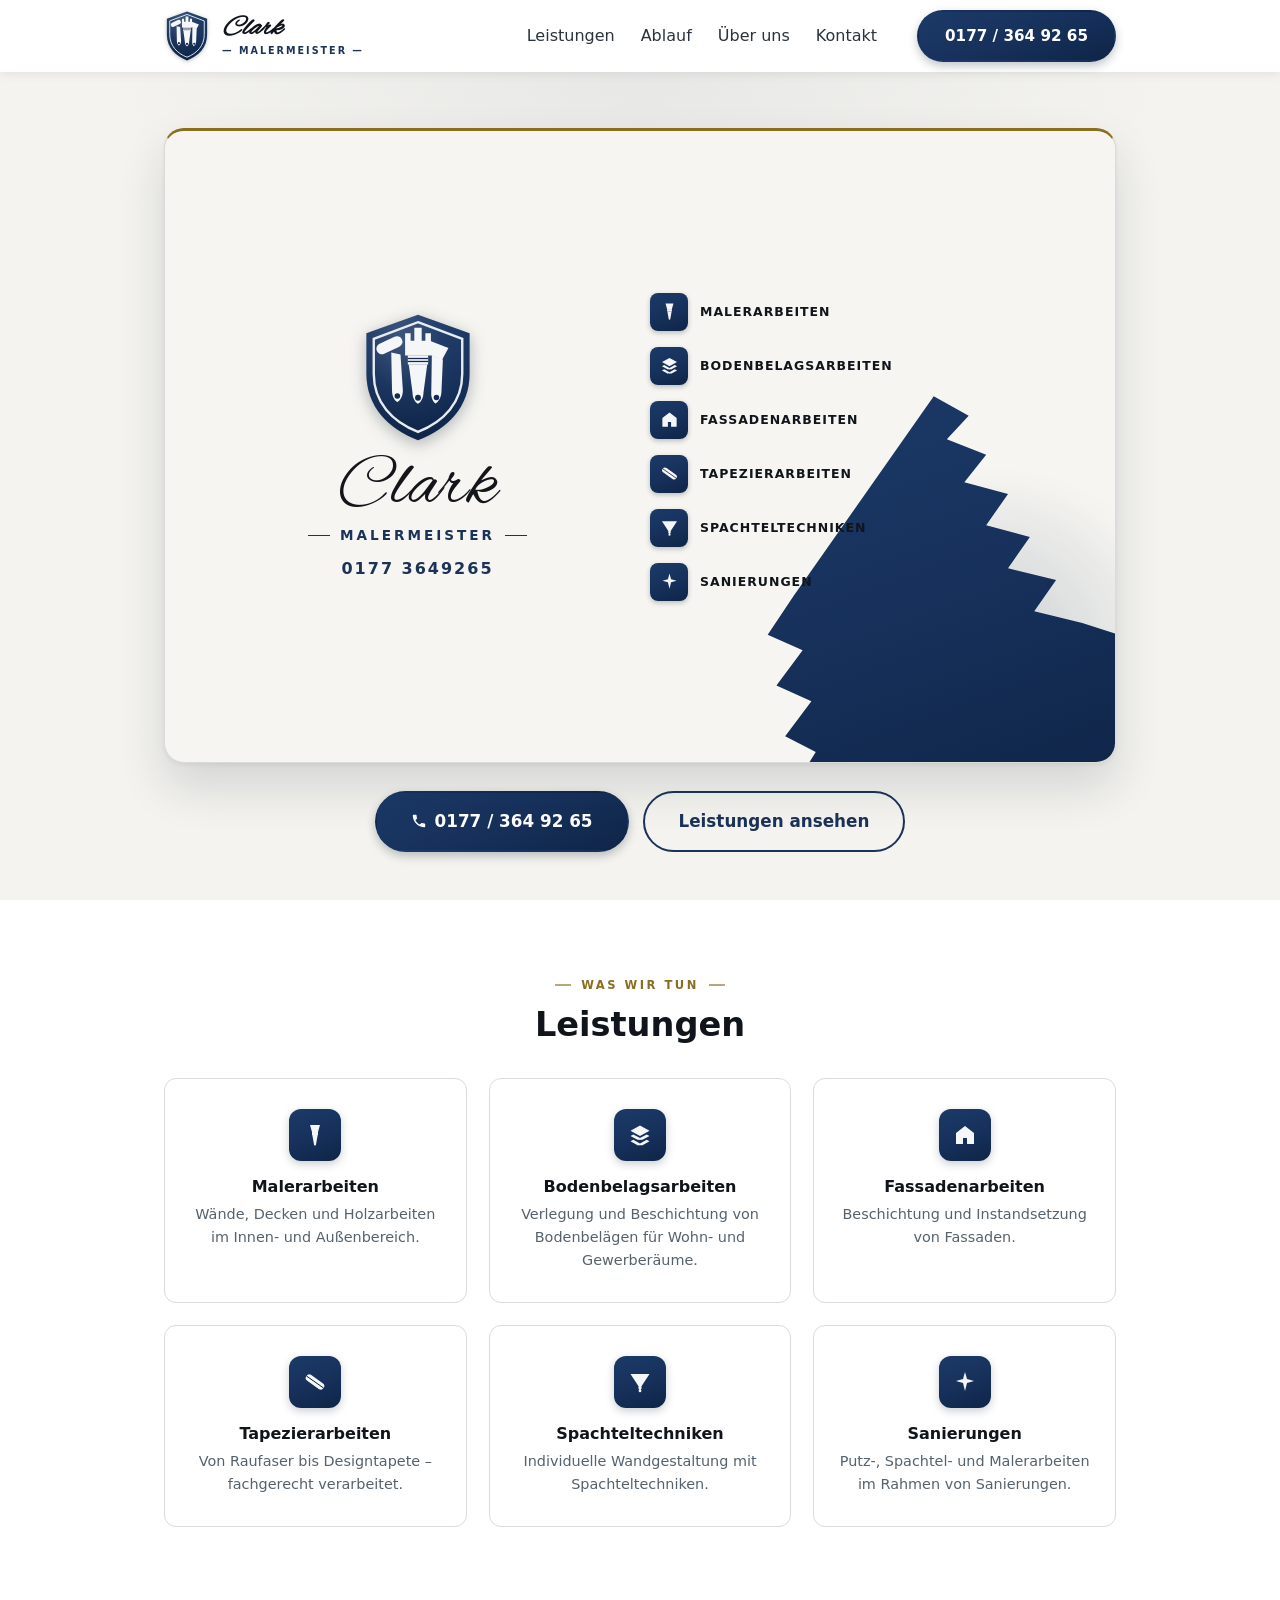
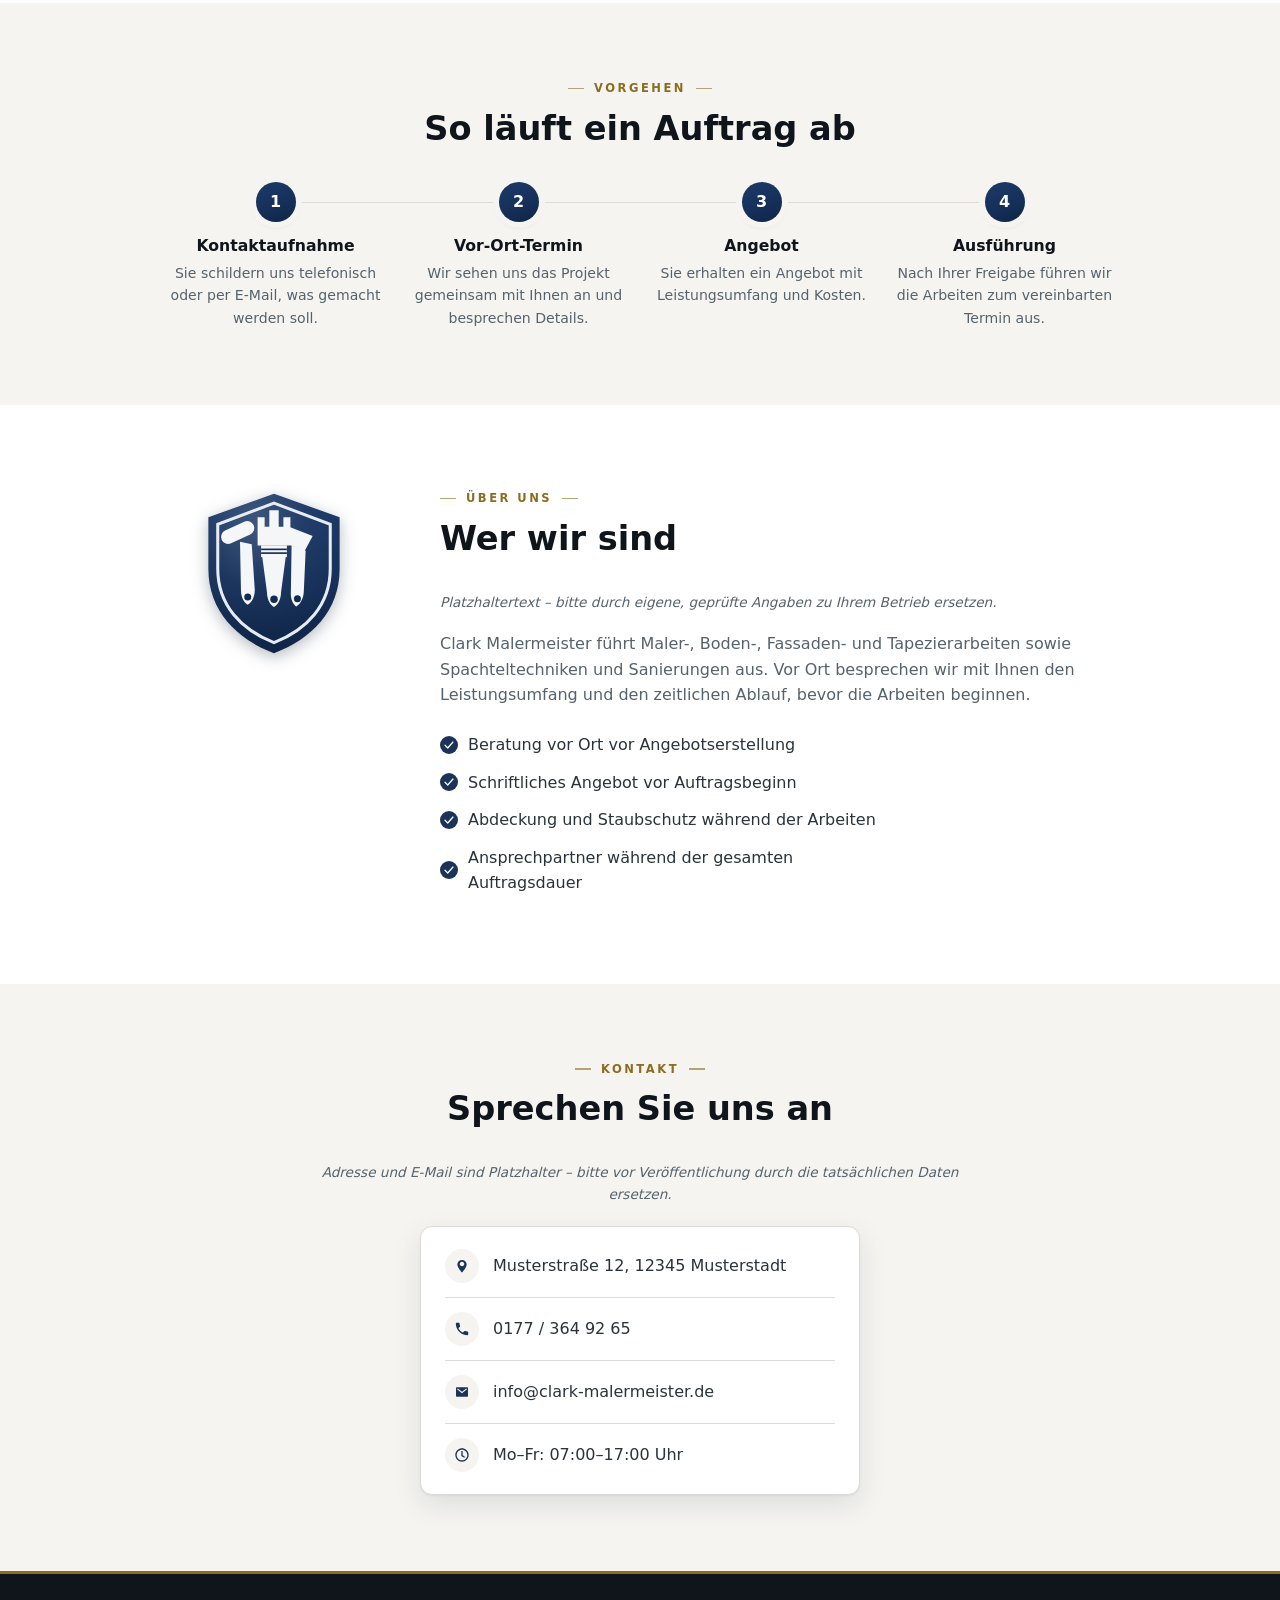
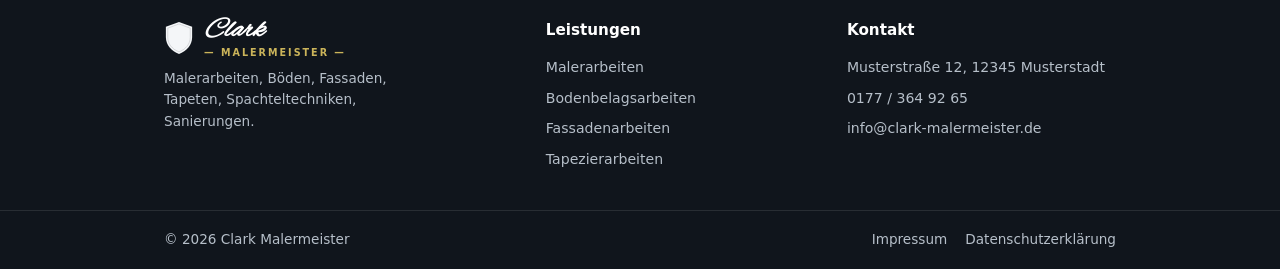
==== commit ac37bc3d: "Schild-Logo präziser nachbauen und Hero-Bereich edler gestalten Anhand eines schärferen Fotos der Vi" ====
--- a/index.html
+++ b/index.html
@@ -11,7 +11,19 @@
 <body>
 
 <!-- Icon-Sprite: einheitliches, selbst gezeichnetes Icon-Set (keine externe Icon-Bibliothek) -->
-<svg style="display:none" aria-hidden="true">
+<svg style="position:absolute;width:0;height:0;overflow:hidden" aria-hidden="true">
+  <defs>
+    <linearGradient id="shieldGrad" x1="0" y1="0" x2="0" y2="1">
+      <stop offset="0%" stop-color="#1c3a68"/>
+      <stop offset="55%" stop-color="#16305a"/>
+      <stop offset="100%" stop-color="#0f2547"/>
+    </linearGradient>
+    <radialGradient id="shieldSheen" cx="35%" cy="20%" r="70%">
+      <stop offset="0%" stop-color="#ffffff" stop-opacity="0.16"/>
+      <stop offset="55%" stop-color="#ffffff" stop-opacity="0.03"/>
+      <stop offset="100%" stop-color="#ffffff" stop-opacity="0"/>
+    </radialGradient>
+  </defs>
   <symbol id="icon-brush" viewBox="0 0 24 24">
     <path d="M7 2 H17 L15 9 H9 Z"/>
     <rect x="9" y="9" width="6" height="3"/>
@@ -63,26 +75,27 @@
   <div class="container header-inner">
     <a href="#top" class="logo">
       <span class="logo-shield" aria-hidden="true">
-        <svg viewBox="0 0 64 72" width="46" height="52">
-          <path d="M32 2 L60 12 V34 C60 52 48 64 32 70 C16 64 4 52 4 34 V12 Z" fill="#16305a"/>
+        <svg class="shield-svg-sm" viewBox="0 0 64 72" width="46" height="52">
+          <path d="M32 2 L60 12 V34 C60 52 48 64 32 70 C16 64 4 52 4 34 V12 Z" fill="url(#shieldGrad)"/>
+          <path d="M32 2 L60 12 V34 C60 52 48 64 32 70 C16 64 4 52 4 34 V12 Z" fill="url(#shieldSheen)"/>
           <path d="M32 6 L56 15 V34 C56 49.5 46 60 32 65.5 C18 60 8 49.5 8 34 V15 Z" fill="none" stroke="#e7ecf2" stroke-width="1.3"/>
           <g>
             <rect x="9" y="15.5" width="15" height="6" rx="3" fill="#f4f6f8" transform="rotate(-25 16.5 18.5)"/>
             <path d="M17.5 22.5 L22.5 23.5 L23.8 43 C23.8 46.5 22 48.7 20.8 49.3 C19.6 48.7 17.9 46.5 17.9 43 Z" fill="#f4f6f8"/>
-            <circle cx="20.8" cy="46" r="1.5" fill="#16305a"/>
+            <circle cx="20.8" cy="46" r="1.5" fill="#132b52"/>
           </g>
           <g>
             <path d="M25 24 L25 12 L28 12 L28 16 L30 16 L30 9 L34 9 L34 16 L36 16 L36 12 L39 12 L39 24 Z" fill="#f4f6f8"/>
             <rect x="26.5" y="24" width="11" height="5" fill="#f4f6f8"/>
-            <line x1="26.5" y1="25.7" x2="37.5" y2="25.7" stroke="#16305a" stroke-width="0.7"/>
-            <line x1="26.5" y1="27.3" x2="37.5" y2="27.3" stroke="#16305a" stroke-width="0.7"/>
+            <line x1="26.5" y1="25.7" x2="37.5" y2="25.7" stroke="#132b52" stroke-width="0.7"/>
+            <line x1="26.5" y1="27.3" x2="37.5" y2="27.3" stroke="#132b52" stroke-width="0.7"/>
             <path d="M27 29 L37 29 L35 44 C35 47.5 33.2 49.7 32 50.3 C30.8 49.7 29 47.5 29 44 Z" fill="#f4f6f8"/>
-            <circle cx="32" cy="47" r="1.6" fill="#16305a"/>
+            <circle cx="32" cy="47" r="1.6" fill="#132b52"/>
           </g>
           <g>
             <path d="M37 15.5 L48.5 20 L45 26.5 L34.5 22 Z" fill="#f4f6f8"/>
             <path d="M39.5 24 L45.5 26.3 L44.7 44 C44.5 47.3 42.7 49.5 41.5 50.1 C40.4 49.4 38.9 47.1 39.2 43.8 Z" fill="#f4f6f8"/>
-            <circle cx="42" cy="46.8" r="1.5" fill="#16305a"/>
+            <circle cx="42" cy="46.8" r="1.5" fill="#132b52"/>
           </g>
         </svg>
       </span>
@@ -116,26 +129,27 @@
 
       <div class="biz-card-brand">
         <div class="biz-card-shield" aria-hidden="true">
-          <svg viewBox="0 0 64 72" width="118" height="133">
-            <path d="M32 2 L60 12 V34 C60 52 48 64 32 70 C16 64 4 52 4 34 V12 Z" fill="#16305a"/>
+          <svg class="shield-svg-lg" viewBox="0 0 64 72" width="118" height="133">
+            <path d="M32 2 L60 12 V34 C60 52 48 64 32 70 C16 64 4 52 4 34 V12 Z" fill="url(#shieldGrad)"/>
+            <path d="M32 2 L60 12 V34 C60 52 48 64 32 70 C16 64 4 52 4 34 V12 Z" fill="url(#shieldSheen)"/>
             <path d="M32 6 L56 15 V34 C56 49.5 46 60 32 65.5 C18 60 8 49.5 8 34 V15 Z" fill="none" stroke="#e7ecf2" stroke-width="1.3"/>
             <g>
               <rect x="9" y="15.5" width="15" height="6" rx="3" fill="#f4f6f8" transform="rotate(-25 16.5 18.5)"/>
               <path d="M17.5 22.5 L22.5 23.5 L23.8 43 C23.8 46.5 22 48.7 20.8 49.3 C19.6 48.7 17.9 46.5 17.9 43 Z" fill="#f4f6f8"/>
-              <circle cx="20.8" cy="46" r="1.5" fill="#16305a"/>
+              <circle cx="20.8" cy="46" r="1.5" fill="#132b52"/>
             </g>
             <g>
               <path d="M25 24 L25 12 L28 12 L28 16 L30 16 L30 9 L34 9 L34 16 L36 16 L36 12 L39 12 L39 24 Z" fill="#f4f6f8"/>
               <rect x="26.5" y="24" width="11" height="5" fill="#f4f6f8"/>
-              <line x1="26.5" y1="25.7" x2="37.5" y2="25.7" stroke="#16305a" stroke-width="0.7"/>
-              <line x1="26.5" y1="27.3" x2="37.5" y2="27.3" stroke="#16305a" stroke-width="0.7"/>
+              <line x1="26.5" y1="25.7" x2="37.5" y2="25.7" stroke="#132b52" stroke-width="0.7"/>
+              <line x1="26.5" y1="27.3" x2="37.5" y2="27.3" stroke="#132b52" stroke-width="0.7"/>
               <path d="M27 29 L37 29 L35 44 C35 47.5 33.2 49.7 32 50.3 C30.8 49.7 29 47.5 29 44 Z" fill="#f4f6f8"/>
-              <circle cx="32" cy="47" r="1.6" fill="#16305a"/>
+              <circle cx="32" cy="47" r="1.6" fill="#132b52"/>
             </g>
             <g>
               <path d="M37 15.5 L48.5 20 L45 26.5 L34.5 22 Z" fill="#f4f6f8"/>
               <path d="M39.5 24 L45.5 26.3 L44.7 44 C44.5 47.3 42.7 49.5 41.5 50.1 C40.4 49.4 38.9 47.1 39.2 43.8 Z" fill="#f4f6f8"/>
-              <circle cx="42" cy="46.8" r="1.5" fill="#16305a"/>
+              <circle cx="42" cy="46.8" r="1.5" fill="#132b52"/>
             </g>
           </svg>
         </div>
@@ -235,26 +249,27 @@
 <section class="section" id="ueber-uns">
   <div class="container about-grid">
     <div class="about-media" aria-hidden="true">
-      <svg viewBox="0 0 64 72" width="150" height="169">
-        <path d="M32 2 L60 12 V34 C60 52 48 64 32 70 C16 64 4 52 4 34 V12 Z" fill="#16305a"/>
+      <svg class="shield-svg-lg" viewBox="0 0 64 72" width="150" height="169">
+        <path d="M32 2 L60 12 V34 C60 52 48 64 32 70 C16 64 4 52 4 34 V12 Z" fill="url(#shieldGrad)"/>
+        <path d="M32 2 L60 12 V34 C60 52 48 64 32 70 C16 64 4 52 4 34 V12 Z" fill="url(#shieldSheen)"/>
         <path d="M32 6 L56 15 V34 C56 49.5 46 60 32 65.5 C18 60 8 49.5 8 34 V15 Z" fill="none" stroke="#e7ecf2" stroke-width="1.3"/>
         <g>
           <rect x="9" y="15.5" width="15" height="6" rx="3" fill="#f4f6f8" transform="rotate(-25 16.5 18.5)"/>
           <path d="M17.5 22.5 L22.5 23.5 L23.8 43 C23.8 46.5 22 48.7 20.8 49.3 C19.6 48.7 17.9 46.5 17.9 43 Z" fill="#f4f6f8"/>
-          <circle cx="20.8" cy="46" r="1.5" fill="#16305a"/>
+          <circle cx="20.8" cy="46" r="1.5" fill="#132b52"/>
         </g>
         <g>
           <path d="M25 24 L25 12 L28 12 L28 16 L30 16 L30 9 L34 9 L34 16 L36 16 L36 12 L39 12 L39 24 Z" fill="#f4f6f8"/>
           <rect x="26.5" y="24" width="11" height="5" fill="#f4f6f8"/>
-          <line x1="26.5" y1="25.7" x2="37.5" y2="25.7" stroke="#16305a" stroke-width="0.7"/>
-          <line x1="26.5" y1="27.3" x2="37.5" y2="27.3" stroke="#16305a" stroke-width="0.7"/>
+          <line x1="26.5" y1="25.7" x2="37.5" y2="25.7" stroke="#132b52" stroke-width="0.7"/>
+          <line x1="26.5" y1="27.3" x2="37.5" y2="27.3" stroke="#132b52" stroke-width="0.7"/>
           <path d="M27 29 L37 29 L35 44 C35 47.5 33.2 49.7 32 50.3 C30.8 49.7 29 47.5 29 44 Z" fill="#f4f6f8"/>
-          <circle cx="32" cy="47" r="1.6" fill="#16305a"/>
+          <circle cx="32" cy="47" r="1.6" fill="#132b52"/>
         </g>
         <g>
           <path d="M37 15.5 L48.5 20 L45 26.5 L34.5 22 Z" fill="#f4f6f8"/>
           <path d="M39.5 24 L45.5 26.3 L44.7 44 C44.5 47.3 42.7 49.5 41.5 50.1 C40.4 49.4 38.9 47.1 39.2 43.8 Z" fill="#f4f6f8"/>
-          <circle cx="42" cy="46.8" r="1.5" fill="#16305a"/>
+          <circle cx="42" cy="46.8" r="1.5" fill="#132b52"/>
         </g>
       </svg>
     </div>
--- a/css/style.css
+++ b/css/style.css
@@ -24,6 +24,7 @@
   --color-bg-alt: #f5f4f1;
   --color-border: #dcdbd7;
   --color-paper: #f4f3ef;
+  --gradient-navy: linear-gradient(160deg, #1c3a68 0%, #16305a 55%, #0f2547 100%);
   /* Alle Schriften entweder system-/geräteeigen oder (Clark Script) lokal selbst gehostet. */
   --font-heading: system-ui, -apple-system, "Segoe UI", Roboto, Helvetica, Arial, sans-serif;
   --font-body: system-ui, -apple-system, "Segoe UI", Roboto, Helvetica, Arial, sans-serif;
@@ -41,6 +42,9 @@
   flex-shrink: 0;
 }
 .icon-sm { width: 16px; height: 16px; }
+
+.shield-svg-sm { filter: drop-shadow(0 1.5px 2px rgba(13,28,48,0.28)); }
+.shield-svg-lg { filter: drop-shadow(0 4px 8px rgba(13,28,48,0.3)); }
 
 .visually-hidden {
   position: absolute;
@@ -116,10 +120,11 @@
 }
 .btn-lg { padding: 15px 34px; font-size: 1.05rem; }
 .btn-primary {
-  background: var(--color-primary);
+  background: var(--gradient-navy);
   color: #fff;
-}
-.btn-primary:hover { background: var(--color-primary-dark); transform: translateY(-1px); }
+  box-shadow: 0 4px 10px rgba(13,28,48,0.25);
+}
+.btn-primary:hover { filter: brightness(1.08); transform: translateY(-1px); }
 .btn-outline {
   background: transparent;
   border-color: rgba(255,255,255,0.7);
@@ -282,7 +287,8 @@
   width: 38px;
   height: 38px;
   border-radius: 8px;
-  background: var(--color-primary-dark);
+  background: var(--gradient-navy);
+  box-shadow: 0 2px 5px rgba(13,28,48,0.25);
   display: flex;
   align-items: center;
   justify-content: center;
@@ -304,7 +310,7 @@
   width: 46%;
   height: 62%;
   z-index: 0;
-  background: var(--color-primary);
+  background: var(--gradient-navy);
   clip-path: polygon(
     52% 0%, 60% 5%, 55% 11%, 64% 15%, 59% 22%, 69% 25%, 64% 33%,
     74% 36%, 69% 44%, 80% 47%, 75% 55%, 86% 58%, 100% 63%,
@@ -399,7 +405,8 @@
   display: flex;
   align-items: center;
   justify-content: center;
-  background: var(--color-primary-dark);
+  background: var(--gradient-navy);
+  box-shadow: 0 3px 8px rgba(13,28,48,0.22);
   border-radius: 12px;
   margin: 0 auto 16px;
 }
@@ -433,11 +440,11 @@
   height: 40px;
   margin: 0 auto 14px;
   border-radius: 50%;
-  background: var(--color-primary);
+  background: var(--gradient-navy);
   color: #fff;
   font-weight: 700;
   font-family: var(--font-heading);
-  box-shadow: 0 0 0 6px var(--color-bg-alt);
+  box-shadow: 0 0 0 6px var(--color-bg-alt), 0 3px 6px rgba(13,28,48,0.2);
 }
 .step h3 { font-size: 0.98rem; margin-bottom: 6px; }
 .step p { font-size: 0.88rem; color: var(--color-text-light); }
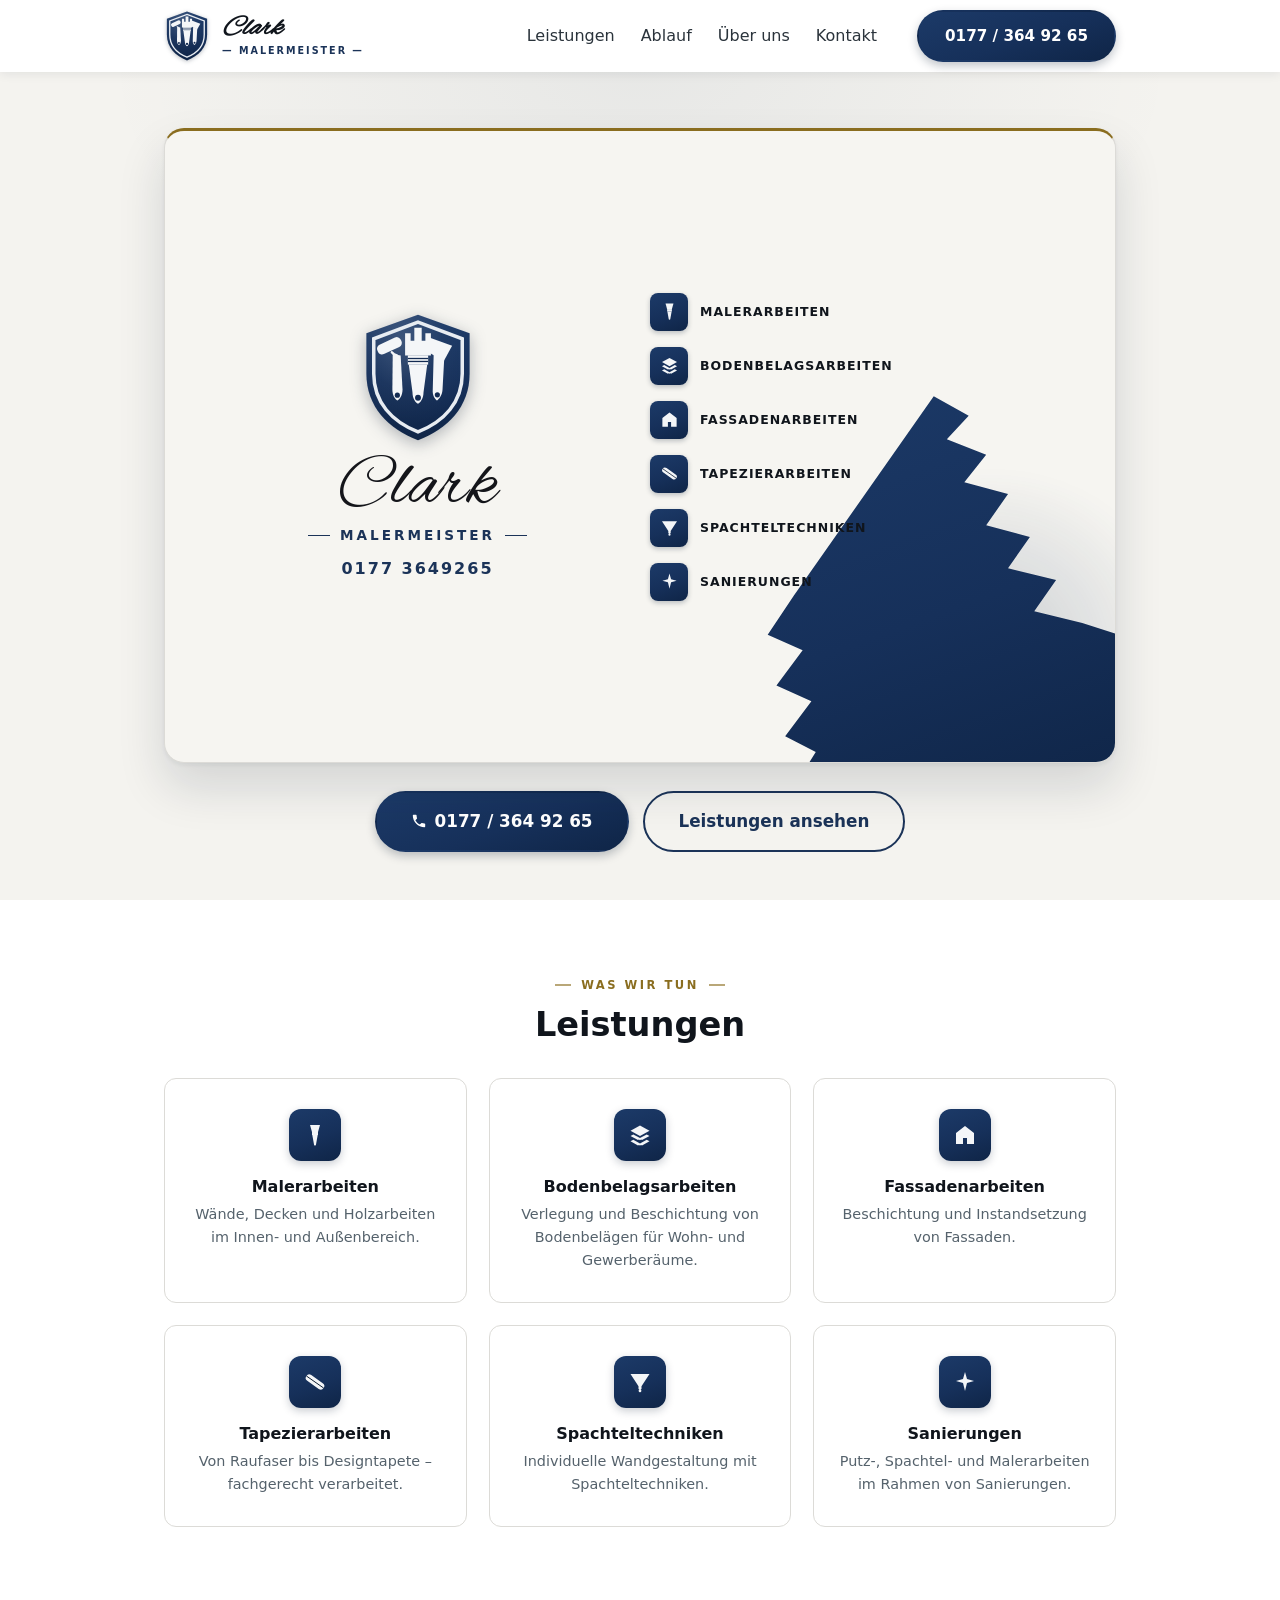
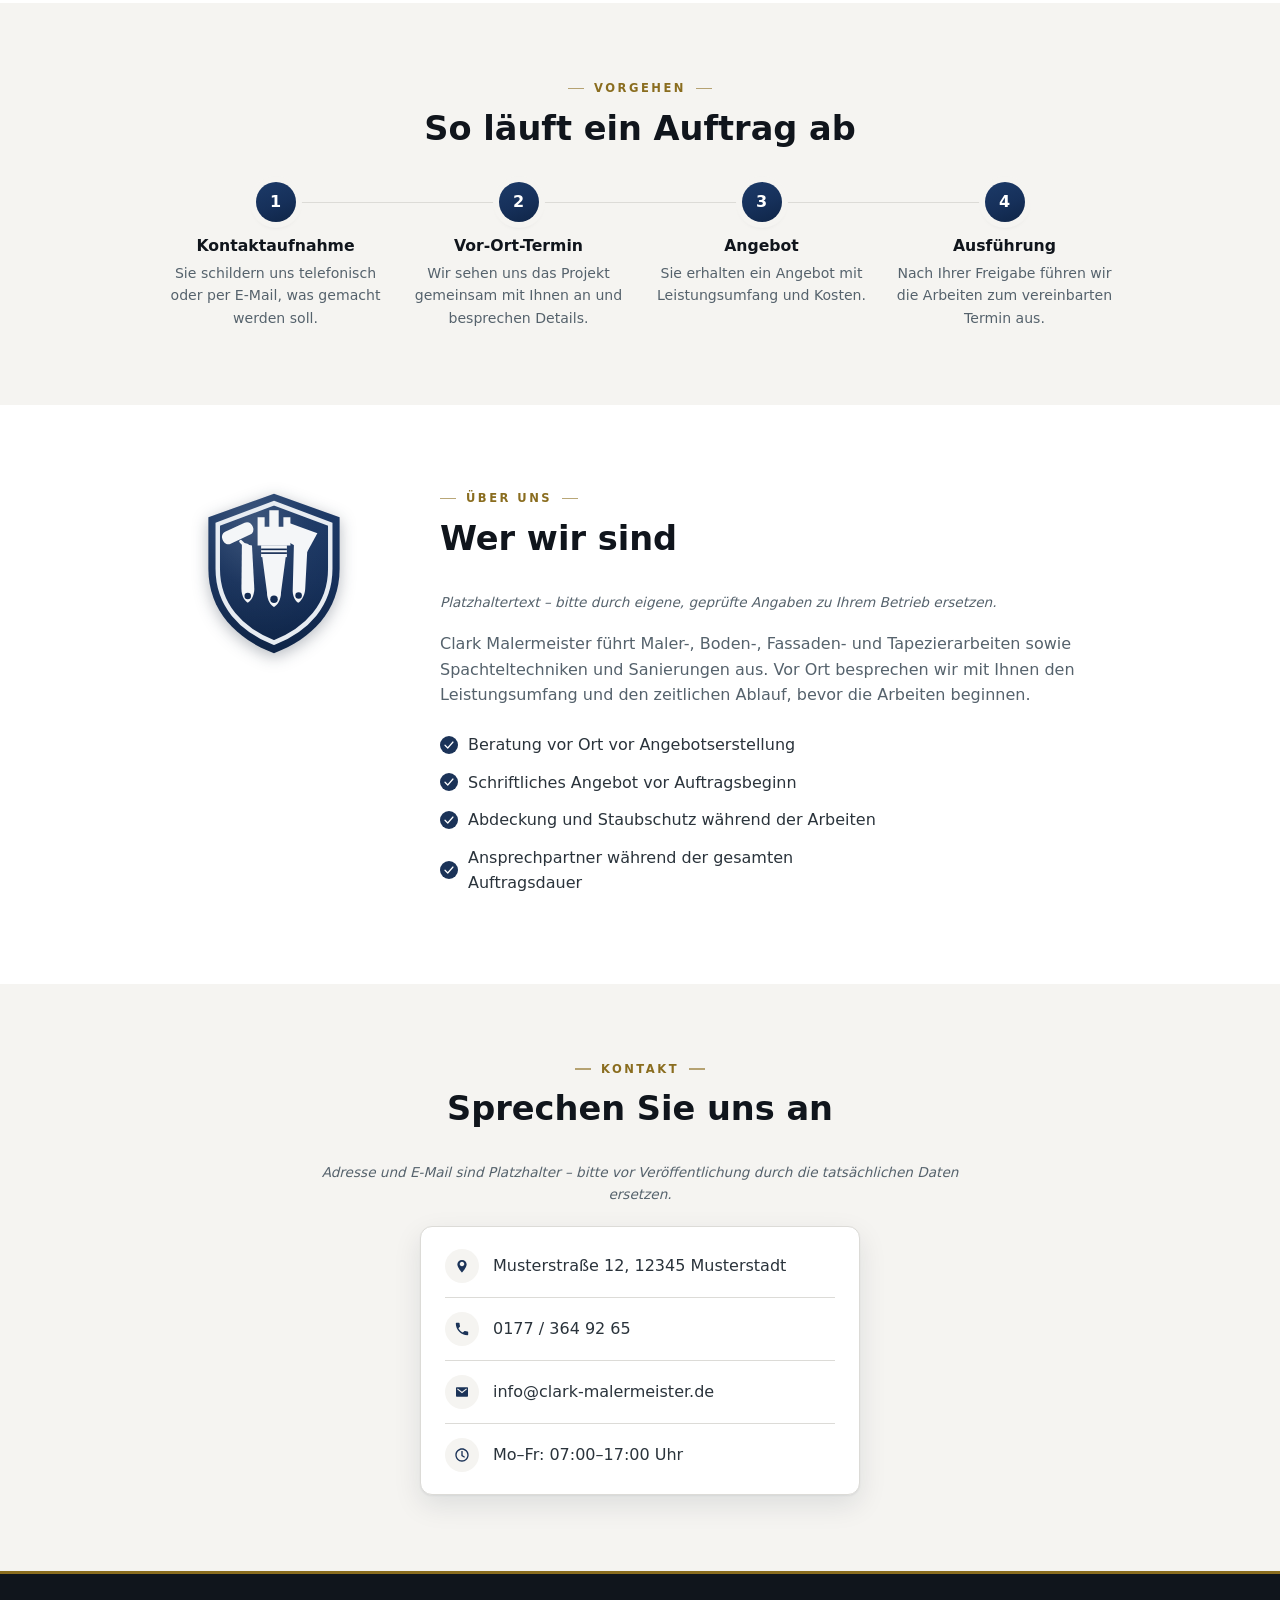
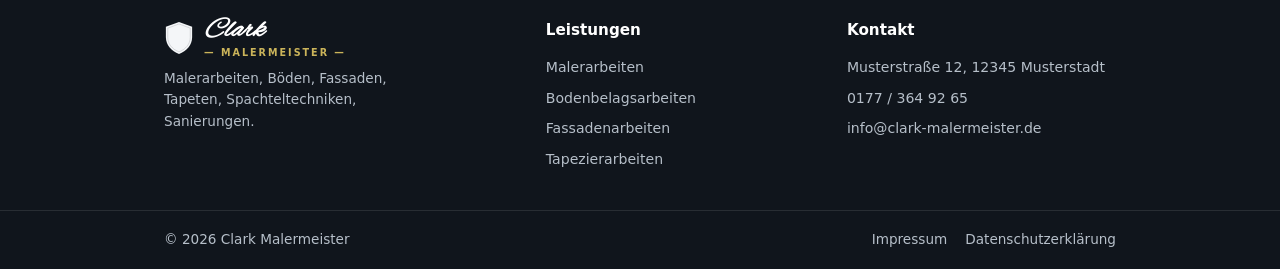
==== commit db3f7e3a: "Schild-Icon anhand des schärfsten Referenzfotos weiter verfeinern - Innere weiße Schild-Umrandung ve" ====
--- a/index.html
+++ b/index.html
@@ -78,11 +78,12 @@
         <svg class="shield-svg-sm" viewBox="0 0 64 72" width="46" height="52">
           <path d="M32 2 L60 12 V34 C60 52 48 64 32 70 C16 64 4 52 4 34 V12 Z" fill="url(#shieldGrad)"/>
           <path d="M32 2 L60 12 V34 C60 52 48 64 32 70 C16 64 4 52 4 34 V12 Z" fill="url(#shieldSheen)"/>
-          <path d="M32 6 L56 15 V34 C56 49.5 46 60 32 65.5 C18 60 8 49.5 8 34 V15 Z" fill="none" stroke="#e7ecf2" stroke-width="1.3"/>
+          <path d="M32 6 L56 15 V34 C56 49.5 46 60 32 65.5 C18 60 8 49.5 8 34 V15 Z" fill="none" stroke="#e7ecf2" stroke-width="1.9"/>
           <g>
-            <rect x="9" y="15.5" width="15" height="6" rx="3" fill="#f4f6f8" transform="rotate(-25 16.5 18.5)"/>
-            <path d="M17.5 22.5 L22.5 23.5 L23.8 43 C23.8 46.5 22 48.7 20.8 49.3 C19.6 48.7 17.9 46.5 17.9 43 Z" fill="#f4f6f8"/>
-            <circle cx="20.8" cy="46" r="1.5" fill="#132b52"/>
+            <rect x="9.5" y="16" width="14" height="5.6" rx="2.4" fill="#f4f6f8" transform="rotate(-25 16.5 18.8)"/>
+            <path d="M17.8 22.3 C18.6 23.4 19.6 23.9 20.6 24" fill="none" stroke="#f4f6f8" stroke-width="1.3" stroke-linecap="round"/>
+            <path d="M18.3 23.2 L22.6 24 L23.6 42.5 C23.6 45.8 21.9 47.9 20.8 48.5 C19.7 47.9 18.1 45.8 18.1 42.5 Z" fill="#f4f6f8"/>
+            <circle cx="20.8" cy="45.6" r="1.4" fill="#132b52"/>
           </g>
           <g>
             <path d="M25 24 L25 12 L28 12 L28 16 L30 16 L30 9 L34 9 L34 16 L36 16 L36 12 L39 12 L39 24 Z" fill="#f4f6f8"/>
@@ -93,9 +94,9 @@
             <circle cx="32" cy="47" r="1.6" fill="#132b52"/>
           </g>
           <g>
-            <path d="M37 15.5 L48.5 20 L45 26.5 L34.5 22 Z" fill="#f4f6f8"/>
-            <path d="M39.5 24 L45.5 26.3 L44.7 44 C44.5 47.3 42.7 49.5 41.5 50.1 C40.4 49.4 38.9 47.1 39.2 43.8 Z" fill="#f4f6f8"/>
-            <circle cx="42" cy="46.8" r="1.5" fill="#132b52"/>
+            <path d="M38.5 14.5 L50.5 18.8 L46 27 L36.5 21.6 Z" fill="#f4f6f8"/>
+            <path d="M40.5 23.5 L46.2 26.1 L45.3 42.7 C45.1 45.8 43.4 47.9 42.3 48.5 C41.2 47.8 39.7 45.6 40 42.5 Z" fill="#f4f6f8"/>
+            <circle cx="42.5" cy="45.4" r="1.4" fill="#132b52"/>
           </g>
         </svg>
       </span>
@@ -132,11 +133,12 @@
           <svg class="shield-svg-lg" viewBox="0 0 64 72" width="118" height="133">
             <path d="M32 2 L60 12 V34 C60 52 48 64 32 70 C16 64 4 52 4 34 V12 Z" fill="url(#shieldGrad)"/>
             <path d="M32 2 L60 12 V34 C60 52 48 64 32 70 C16 64 4 52 4 34 V12 Z" fill="url(#shieldSheen)"/>
-            <path d="M32 6 L56 15 V34 C56 49.5 46 60 32 65.5 C18 60 8 49.5 8 34 V15 Z" fill="none" stroke="#e7ecf2" stroke-width="1.3"/>
+            <path d="M32 6 L56 15 V34 C56 49.5 46 60 32 65.5 C18 60 8 49.5 8 34 V15 Z" fill="none" stroke="#e7ecf2" stroke-width="1.9"/>
             <g>
-              <rect x="9" y="15.5" width="15" height="6" rx="3" fill="#f4f6f8" transform="rotate(-25 16.5 18.5)"/>
-              <path d="M17.5 22.5 L22.5 23.5 L23.8 43 C23.8 46.5 22 48.7 20.8 49.3 C19.6 48.7 17.9 46.5 17.9 43 Z" fill="#f4f6f8"/>
-              <circle cx="20.8" cy="46" r="1.5" fill="#132b52"/>
+              <rect x="9.5" y="16" width="14" height="5.6" rx="2.4" fill="#f4f6f8" transform="rotate(-25 16.5 18.8)"/>
+              <path d="M17.8 22.3 C18.6 23.4 19.6 23.9 20.6 24" fill="none" stroke="#f4f6f8" stroke-width="1.3" stroke-linecap="round"/>
+              <path d="M18.3 23.2 L22.6 24 L23.6 42.5 C23.6 45.8 21.9 47.9 20.8 48.5 C19.7 47.9 18.1 45.8 18.1 42.5 Z" fill="#f4f6f8"/>
+              <circle cx="20.8" cy="45.6" r="1.4" fill="#132b52"/>
             </g>
             <g>
               <path d="M25 24 L25 12 L28 12 L28 16 L30 16 L30 9 L34 9 L34 16 L36 16 L36 12 L39 12 L39 24 Z" fill="#f4f6f8"/>
@@ -147,9 +149,9 @@
               <circle cx="32" cy="47" r="1.6" fill="#132b52"/>
             </g>
             <g>
-              <path d="M37 15.5 L48.5 20 L45 26.5 L34.5 22 Z" fill="#f4f6f8"/>
-              <path d="M39.5 24 L45.5 26.3 L44.7 44 C44.5 47.3 42.7 49.5 41.5 50.1 C40.4 49.4 38.9 47.1 39.2 43.8 Z" fill="#f4f6f8"/>
-              <circle cx="42" cy="46.8" r="1.5" fill="#132b52"/>
+              <path d="M38.5 14.5 L50.5 18.8 L46 27 L36.5 21.6 Z" fill="#f4f6f8"/>
+              <path d="M40.5 23.5 L46.2 26.1 L45.3 42.7 C45.1 45.8 43.4 47.9 42.3 48.5 C41.2 47.8 39.7 45.6 40 42.5 Z" fill="#f4f6f8"/>
+              <circle cx="42.5" cy="45.4" r="1.4" fill="#132b52"/>
             </g>
           </svg>
         </div>
@@ -252,11 +254,12 @@
       <svg class="shield-svg-lg" viewBox="0 0 64 72" width="150" height="169">
         <path d="M32 2 L60 12 V34 C60 52 48 64 32 70 C16 64 4 52 4 34 V12 Z" fill="url(#shieldGrad)"/>
         <path d="M32 2 L60 12 V34 C60 52 48 64 32 70 C16 64 4 52 4 34 V12 Z" fill="url(#shieldSheen)"/>
-        <path d="M32 6 L56 15 V34 C56 49.5 46 60 32 65.5 C18 60 8 49.5 8 34 V15 Z" fill="none" stroke="#e7ecf2" stroke-width="1.3"/>
+        <path d="M32 6 L56 15 V34 C56 49.5 46 60 32 65.5 C18 60 8 49.5 8 34 V15 Z" fill="none" stroke="#e7ecf2" stroke-width="1.9"/>
         <g>
-          <rect x="9" y="15.5" width="15" height="6" rx="3" fill="#f4f6f8" transform="rotate(-25 16.5 18.5)"/>
-          <path d="M17.5 22.5 L22.5 23.5 L23.8 43 C23.8 46.5 22 48.7 20.8 49.3 C19.6 48.7 17.9 46.5 17.9 43 Z" fill="#f4f6f8"/>
-          <circle cx="20.8" cy="46" r="1.5" fill="#132b52"/>
+          <rect x="9.5" y="16" width="14" height="5.6" rx="2.4" fill="#f4f6f8" transform="rotate(-25 16.5 18.8)"/>
+          <path d="M17.8 22.3 C18.6 23.4 19.6 23.9 20.6 24" fill="none" stroke="#f4f6f8" stroke-width="1.3" stroke-linecap="round"/>
+          <path d="M18.3 23.2 L22.6 24 L23.6 42.5 C23.6 45.8 21.9 47.9 20.8 48.5 C19.7 47.9 18.1 45.8 18.1 42.5 Z" fill="#f4f6f8"/>
+          <circle cx="20.8" cy="45.6" r="1.4" fill="#132b52"/>
         </g>
         <g>
           <path d="M25 24 L25 12 L28 12 L28 16 L30 16 L30 9 L34 9 L34 16 L36 16 L36 12 L39 12 L39 24 Z" fill="#f4f6f8"/>
@@ -267,9 +270,9 @@
           <circle cx="32" cy="47" r="1.6" fill="#132b52"/>
         </g>
         <g>
-          <path d="M37 15.5 L48.5 20 L45 26.5 L34.5 22 Z" fill="#f4f6f8"/>
-          <path d="M39.5 24 L45.5 26.3 L44.7 44 C44.5 47.3 42.7 49.5 41.5 50.1 C40.4 49.4 38.9 47.1 39.2 43.8 Z" fill="#f4f6f8"/>
-          <circle cx="42" cy="46.8" r="1.5" fill="#132b52"/>
+          <path d="M38.5 14.5 L50.5 18.8 L46 27 L36.5 21.6 Z" fill="#f4f6f8"/>
+          <path d="M40.5 23.5 L46.2 26.1 L45.3 42.7 C45.1 45.8 43.4 47.9 42.3 48.5 C41.2 47.8 39.7 45.6 40 42.5 Z" fill="#f4f6f8"/>
+          <circle cx="42.5" cy="45.4" r="1.4" fill="#132b52"/>
         </g>
       </svg>
     </div>
